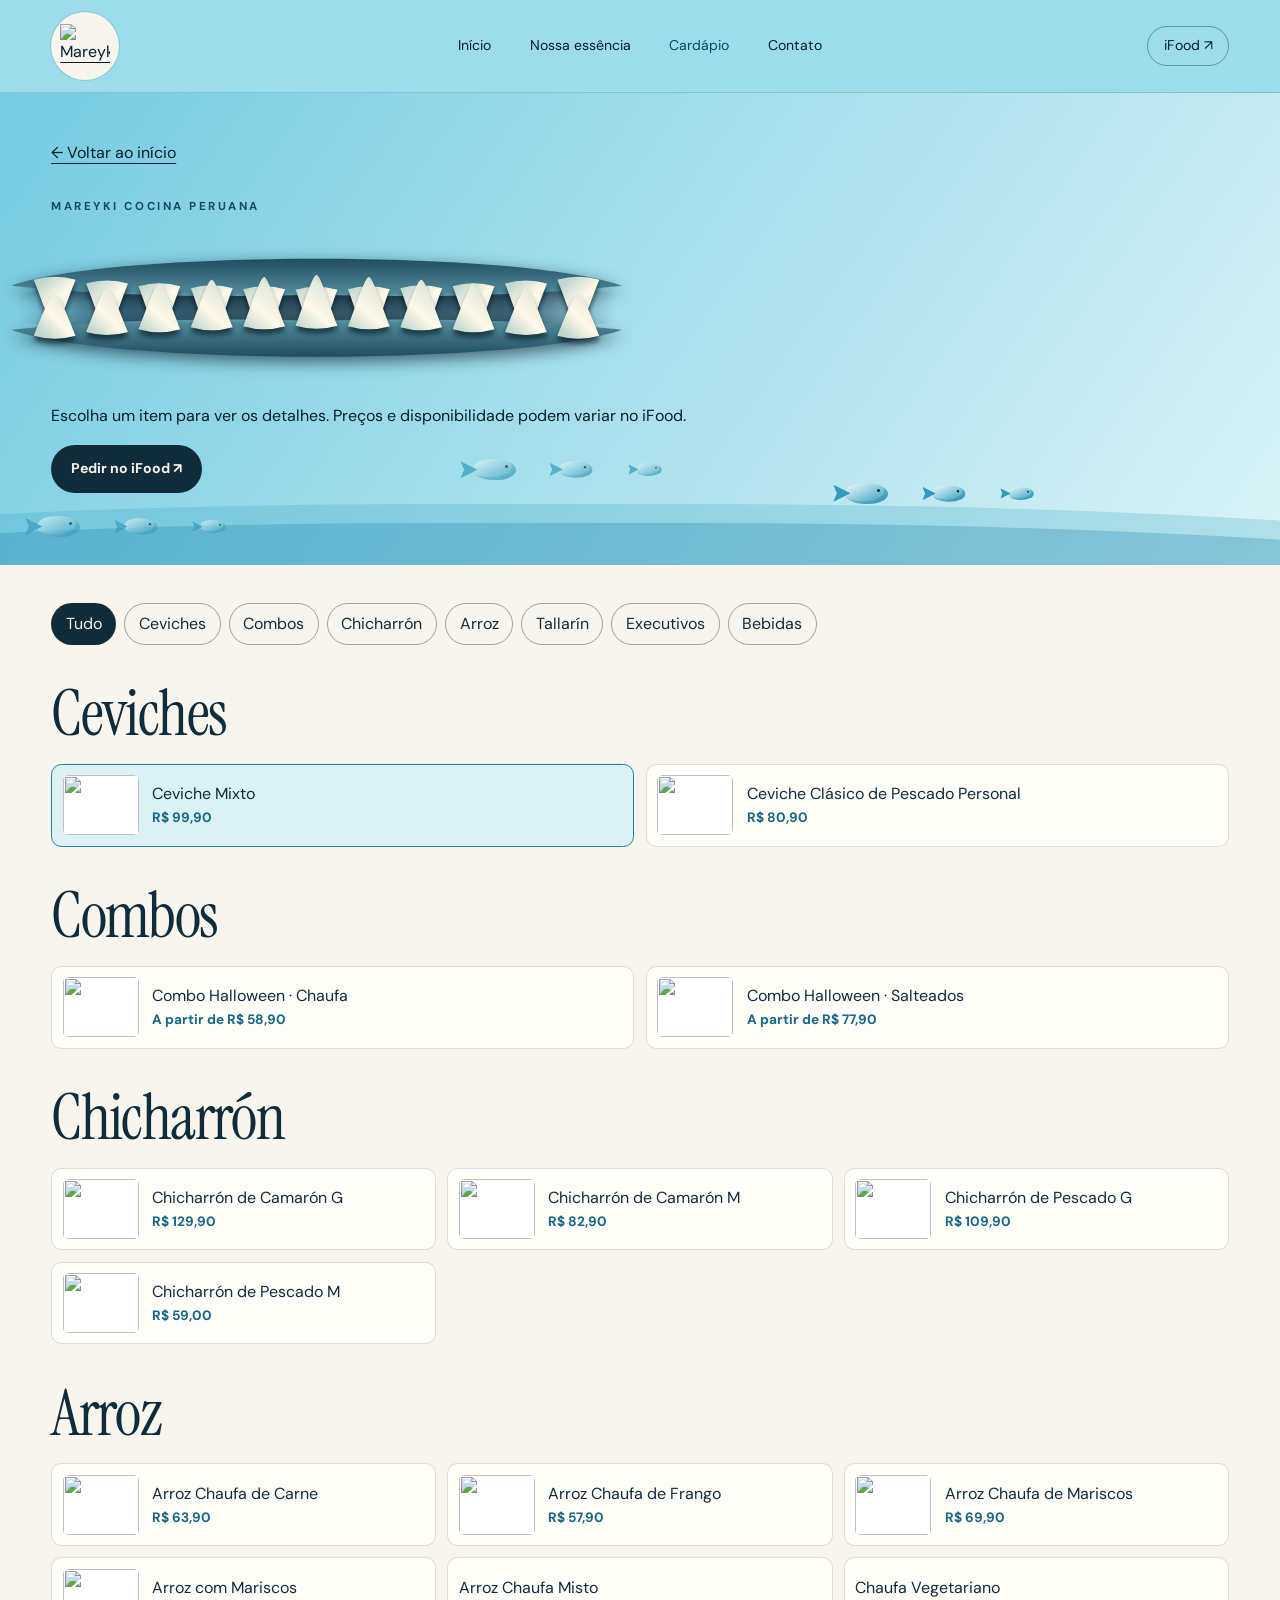
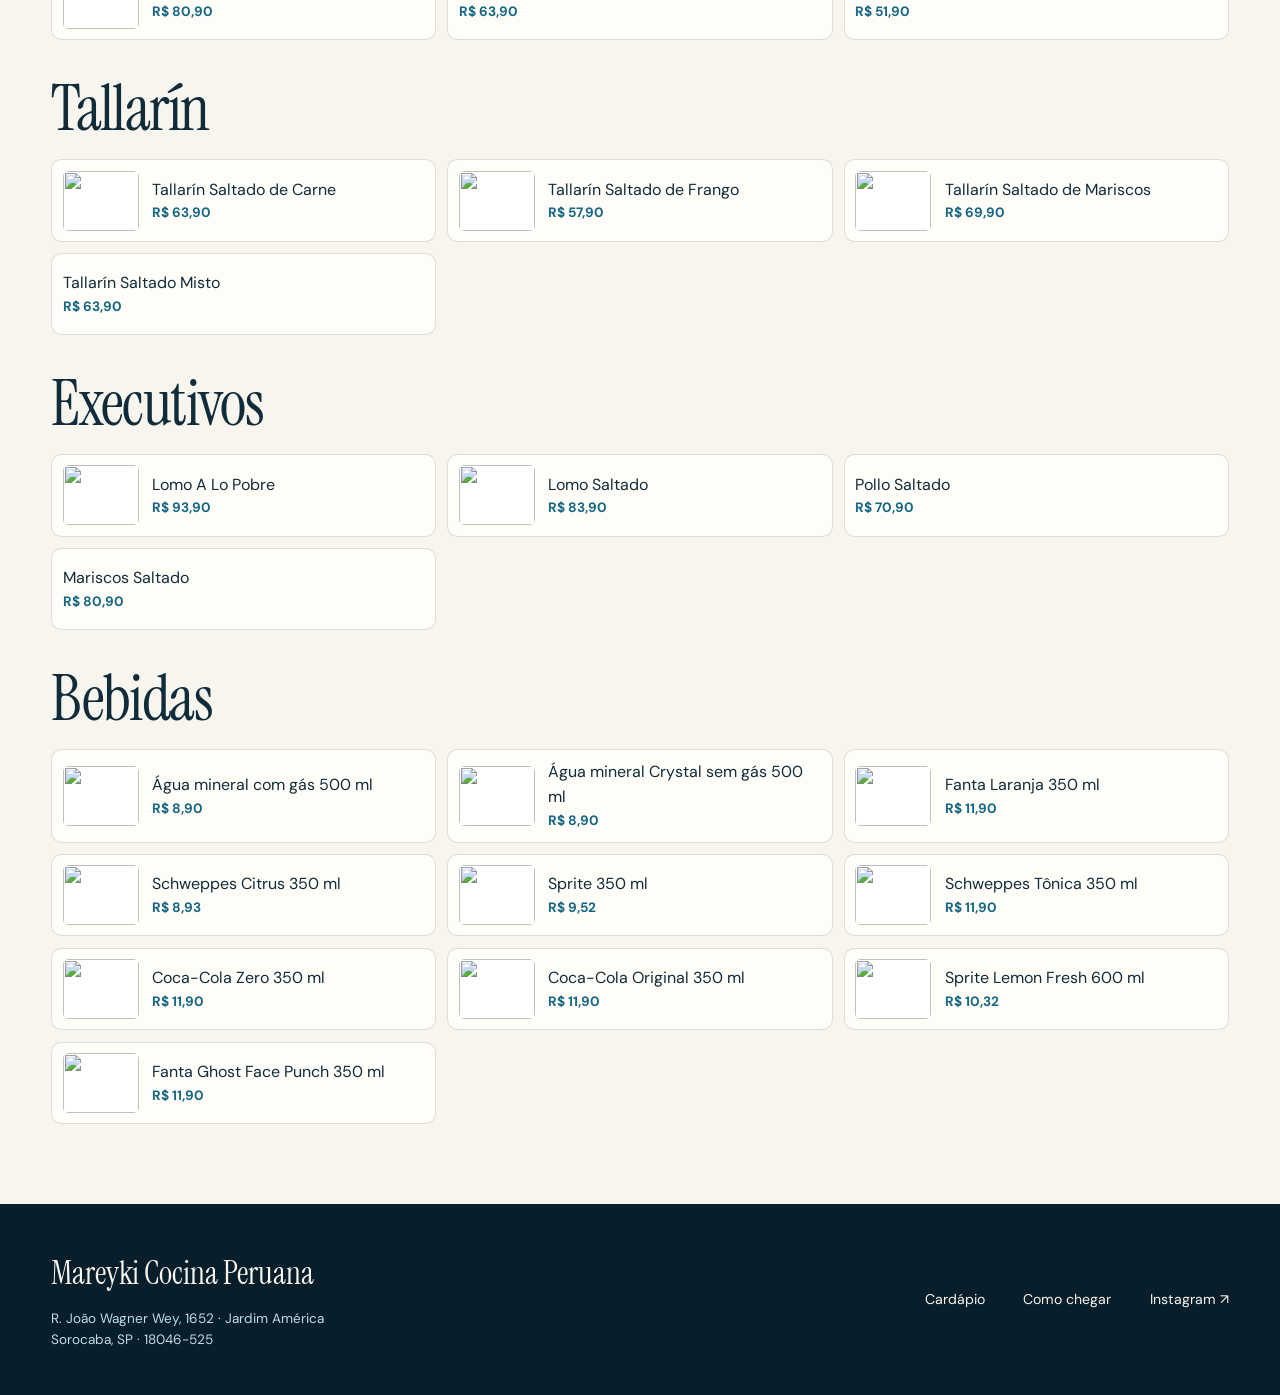
==== cardapio.html @ 72070044 "Add files via upload" ====
<!doctype html>
<html lang="pt-BR">
  <head>
    <meta charset="utf-8" />
    <meta name="viewport" content="width=device-width,initial-scale=1" />
    <title>Cardápio · Mareyki</title>
    <link rel="stylesheet" href="style.css" />
    <script src="script.js" defer></script>
    <script src="cardapio-animation.js" defer></script>
  </head>
  <body>
    <a class="skip" href="#conteudo">Pular para o conteúdo</a>
    <header class="header">
      <a class="brand" href="index.html" aria-label="Mareyki, início"
        ><img
          src="https://mmnhykjclvgcdhcwdddx.supabase.co/storage/v1/object/public/MERAYKI%20SITE/marca.webp"
          alt="Mareyki Cocina Peruana"
          width="369"
          height="333" /></a
      ><button
        class="nav-toggle"
        type="button"
        aria-expanded="false"
        aria-controls="navegacao"
        hidden
      >
        Menu ☰
      </button>
      <nav id="navegacao" aria-label="Navegação principal">
        <a href="index.html">Início</a
        ><a href="index.html#essencia">Nossa essência</a
        ><a href="cardapio.html" aria-current="page">Cardápio</a
        ><a href="index.html#contato">Contato</a>
      </nav>
      <a
        class="header-delivery"
        href="https://www.ifood.com.br/delivery/sorocaba-sp/mareyki-cocina-peruana-jardim-america/1b4f0615-d231-4bf4-acd9-18a382910767"
        target="_blank"
        rel="noopener noreferrer"
        >iFood ↗</a
      >
    </header>
    <main id="conteudo">
      <section class="menu-hero">
        <div class="menu-sea" aria-hidden="true">
          <div class="menu-wave"></div>
          <div class="menu-wave"></div>
          <div class="menu-fish school-0"><i></i><i></i><i></i></div>
          <div class="menu-fish school-1"><i></i><i></i><i></i></div>
          <div class="menu-fish school-2"><i></i><i></i><i></i></div>
        </div>
        <div class="wrap">
          <a href="index.html">← Voltar ao início</a>
          <p class="eyebrow">Mareyki Cocina Peruana</p>
          <h1 id="mareyki-teeth" aria-label="Cardápio">
            <span class="teeth-title-text" aria-hidden="true">Cardápio.</span
            ><canvas aria-hidden="true"></canvas>
          </h1>
          <p>
            Escolha um item para ver os detalhes. Preços e disponibilidade podem
            variar no iFood.
          </p>
          <a
            class="button dark"
            href="https://www.ifood.com.br/delivery/sorocaba-sp/mareyki-cocina-peruana-jardim-america/1b4f0615-d231-4bf4-acd9-18a382910767"
            target="_blank"
            rel="noopener noreferrer"
            >Pedir no iFood ↗</a
          >
        </div>
      </section>
      <div class="wrap menu-catalog">
        <div class="filters" role="group" aria-label="Categorias">
          <button type="button" data-menu-filter="Tudo" aria-pressed="true">
            Tudo</button
          ><button
            type="button"
            data-menu-filter="Ceviches"
            aria-pressed="false"
          >
            Ceviches</button
          ><button type="button" data-menu-filter="Combos" aria-pressed="false">
            Combos</button
          ><button
            type="button"
            data-menu-filter="Chicharrón"
            aria-pressed="false"
          >
            Chicharrón</button
          ><button type="button" data-menu-filter="Arroz" aria-pressed="false">
            Arroz</button
          ><button
            type="button"
            data-menu-filter="Tallarín"
            aria-pressed="false"
          >
            Tallarín</button
          ><button
            type="button"
            data-menu-filter="Executivos"
            aria-pressed="false"
          >
            Executivos</button
          ><button
            type="button"
            data-menu-filter="Bebidas"
            aria-pressed="false"
          >
            Bebidas
          </button>
        </div>
        <dialog class="dish-stage" id="prato" aria-labelledby="dish-name">
          <form method="dialog">
            <button class="dish-close" autofocus aria-label="Fechar detalhes">
              ×
            </button>
          </form>
          <div class="dish-detail">
            <div class="dish-visual">
              <img
                src="https://mmnhykjclvgcdhcwdddx.supabase.co/storage/v1/object/public/MERAYKI%20SITE/0.webp"
                alt="Ceviche Mixto"
              />
            </div>
            <div class="dish-copy">
              <p class="eyebrow">Detalhes do cardápio</p>
              <h2 id="dish-name">Ceviche Mixto</h2>
              <p class="dish-description">
                Peixe fresco do dia, camarão e lula marinados em limão, pimenta
                e coentro, com milho tostado.
              </p>
              <strong class="dish-price">R$ 99,90</strong>
              <p>
                <a
                  class="button"
                  href="https://www.ifood.com.br/delivery/sorocaba-sp/mareyki-cocina-peruana-jardim-america/1b4f0615-d231-4bf4-acd9-18a382910767"
                  target="_blank"
                  rel="noopener noreferrer"
                  >Ver no iFood ↗</a
                >
              </p>
            </div>
          </div>
          <div class="dish-controls">
            <button type="button" data-step="-1" aria-label="Item anterior">
              ←</button
            ><span class="dish-count" aria-live="polite"></span
            ><button type="button" data-step="1" aria-label="Próximo item">
              →
            </button>
          </div>
        </dialog>
        <section data-menu-category="Ceviches">
          <h2>Ceviches</h2>
          <div class="dish-list">
            <button
              class="dish-choice"
              type="button"
              aria-haspopup="dialog"
              aria-controls="prato"
              aria-pressed="false"
              data-image="https://mmnhykjclvgcdhcwdddx.supabase.co/storage/v1/object/public/MERAYKI%20SITE/0.webp"
              data-description="Peixe fresco do dia, camarão e lula marinados em limão, pimenta e coentro, com milho tostado."
            >
              <img
                src="https://mmnhykjclvgcdhcwdddx.supabase.co/storage/v1/object/public/MERAYKI%20SITE/0.webp"
                alt=""
                loading="lazy"
              /><span>Ceviche Mixto<strong>R$ 99,90</strong></span></button
            ><button
              class="dish-choice"
              type="button"
              aria-haspopup="dialog"
              aria-controls="prato"
              aria-pressed="false"
              data-image="https://mmnhykjclvgcdhcwdddx.supabase.co/storage/v1/object/public/MERAYKI%20SITE/1.webp"
              data-description="Peixe fresco do dia marinado em limão, pimenta e coentro, com milho tostado."
            >
              <img
                src="https://mmnhykjclvgcdhcwdddx.supabase.co/storage/v1/object/public/MERAYKI%20SITE/1.webp"
                alt=""
                loading="lazy"
              /><span
                >Ceviche Clásico de Pescado Personal<strong
                  >R$ 80,90</strong
                ></span
              >
            </button>
          </div>
        </section>
        <section data-menu-category="Combos">
          <h2>Combos</h2>
          <div class="dish-list">
            <button
              class="dish-choice"
              type="button"
              aria-haspopup="dialog"
              aria-controls="prato"
              aria-pressed="false"
              data-image="https://mmnhykjclvgcdhcwdddx.supabase.co/storage/v1/object/public/MERAYKI%20SITE/2.webp"
              data-description="Fanta 350 ml à escolha e copo colecionável de brinde. Consulte disponibilidade."
            >
              <img
                src="https://mmnhykjclvgcdhcwdddx.supabase.co/storage/v1/object/public/MERAYKI%20SITE/2.webp"
                alt=""
                loading="lazy"
              /><span
                >Combo Halloween · Chaufa<strong
                  >A partir de R$ 58,90</strong
                ></span
              ></button
            ><button
              class="dish-choice"
              type="button"
              aria-haspopup="dialog"
              aria-controls="prato"
              aria-pressed="false"
              data-image="https://mmnhykjclvgcdhcwdddx.supabase.co/storage/v1/object/public/MERAYKI%20SITE/3.webp"
              data-description="Fanta 350 ml à escolha e copo colecionável de brinde. Consulte disponibilidade."
            >
              <img
                src="https://mmnhykjclvgcdhcwdddx.supabase.co/storage/v1/object/public/MERAYKI%20SITE/3.webp"
                alt=""
                loading="lazy"
              /><span
                >Combo Halloween · Salteados<strong
                  >A partir de R$ 77,90</strong
                ></span
              >
            </button>
          </div>
        </section>
        <section data-menu-category="Chicharrón">
          <h2>Chicharrón</h2>
          <div class="dish-list">
            <button
              class="dish-choice"
              type="button"
              aria-haspopup="dialog"
              aria-controls="prato"
              aria-pressed="false"
              data-image="https://mmnhykjclvgcdhcwdddx.supabase.co/storage/v1/object/public/MERAYKI%20SITE/4.webp"
              data-description="Camarão frito com molho da casa."
            >
              <img
                src="https://mmnhykjclvgcdhcwdddx.supabase.co/storage/v1/object/public/MERAYKI%20SITE/4.webp"
                alt=""
                loading="lazy"
              /><span
                >Chicharrón de Camarón G<strong>R$ 129,90</strong></span
              ></button
            ><button
              class="dish-choice"
              type="button"
              aria-haspopup="dialog"
              aria-controls="prato"
              aria-pressed="false"
              data-image="https://mmnhykjclvgcdhcwdddx.supabase.co/storage/v1/object/public/MERAYKI%20SITE/5.webp"
              data-description="Camarão frito com molho da casa."
            >
              <img
                src="https://mmnhykjclvgcdhcwdddx.supabase.co/storage/v1/object/public/MERAYKI%20SITE/5.webp"
                alt=""
                loading="lazy"
              /><span
                >Chicharrón de Camarón M<strong>R$ 82,90</strong></span
              ></button
            ><button
              class="dish-choice"
              type="button"
              aria-haspopup="dialog"
              aria-controls="prato"
              aria-pressed="false"
              data-image="https://mmnhykjclvgcdhcwdddx.supabase.co/storage/v1/object/public/MERAYKI%20SITE/6.webp"
              data-description="Peixe fresco do dia frito com molho da casa."
            >
              <img
                src="https://mmnhykjclvgcdhcwdddx.supabase.co/storage/v1/object/public/MERAYKI%20SITE/6.webp"
                alt=""
                loading="lazy"
              /><span
                >Chicharrón de Pescado G<strong>R$ 109,90</strong></span
              ></button
            ><button
              class="dish-choice"
              type="button"
              aria-haspopup="dialog"
              aria-controls="prato"
              aria-pressed="false"
              data-image="https://mmnhykjclvgcdhcwdddx.supabase.co/storage/v1/object/public/MERAYKI%20SITE/7.webp"
              data-description="Peixe fresco do dia frito com molho da casa."
            >
              <img
                src="https://mmnhykjclvgcdhcwdddx.supabase.co/storage/v1/object/public/MERAYKI%20SITE/7.webp"
                alt=""
                loading="lazy"
              /><span>Chicharrón de Pescado M<strong>R$ 59,00</strong></span>
            </button>
          </div>
        </section>
        <section data-menu-category="Arroz">
          <h2>Arroz</h2>
          <div class="dish-list">
            <button
              class="dish-choice"
              type="button"
              aria-haspopup="dialog"
              aria-controls="prato"
              aria-pressed="false"
              data-image="https://mmnhykjclvgcdhcwdddx.supabase.co/storage/v1/object/public/MERAYKI%20SITE/8.webp"
              data-description=""
            >
              <img
                src="https://mmnhykjclvgcdhcwdddx.supabase.co/storage/v1/object/public/MERAYKI%20SITE/8.webp"
                alt=""
                loading="lazy"
              /><span
                >Arroz Chaufa de Carne<strong>R$ 63,90</strong></span
              ></button
            ><button
              class="dish-choice"
              type="button"
              aria-haspopup="dialog"
              aria-controls="prato"
              aria-pressed="false"
              data-image="https://mmnhykjclvgcdhcwdddx.supabase.co/storage/v1/object/public/MERAYKI%20SITE/9.webp"
              data-description=""
            >
              <img
                src="https://mmnhykjclvgcdhcwdddx.supabase.co/storage/v1/object/public/MERAYKI%20SITE/9.webp"
                alt=""
                loading="lazy"
              /><span
                >Arroz Chaufa de Frango<strong>R$ 57,90</strong></span
              ></button
            ><button
              class="dish-choice"
              type="button"
              aria-haspopup="dialog"
              aria-controls="prato"
              aria-pressed="false"
              data-image="https://mmnhykjclvgcdhcwdddx.supabase.co/storage/v1/object/public/MERAYKI%20SITE/10.webp"
              data-description=""
            >
              <img
                src="https://mmnhykjclvgcdhcwdddx.supabase.co/storage/v1/object/public/MERAYKI%20SITE/10.webp"
                alt=""
                loading="lazy"
              /><span
                >Arroz Chaufa de Mariscos<strong>R$ 69,90</strong></span
              ></button
            ><button
              class="dish-choice"
              type="button"
              aria-haspopup="dialog"
              aria-controls="prato"
              aria-pressed="false"
              data-image="https://mmnhykjclvgcdhcwdddx.supabase.co/storage/v1/object/public/MERAYKI%20SITE/11.webp"
              data-description="Arroz cremoso com frutos do mar, cebola crocante, coentro, páprica, ervilhas e um toque de leite de tigre, acompanhado de salada."
            >
              <img
                src="https://mmnhykjclvgcdhcwdddx.supabase.co/storage/v1/object/public/MERAYKI%20SITE/11.webp"
                alt=""
                loading="lazy"
              /><span>Arroz com Mariscos<strong>R$ 80,90</strong></span></button
            ><button
              class="dish-choice"
              type="button"
              aria-haspopup="dialog"
              aria-controls="prato"
              aria-pressed="false"
              data-image=""
              data-description=""
            >
              <span>Arroz Chaufa Misto<strong>R$ 63,90</strong></span></button
            ><button
              class="dish-choice"
              type="button"
              aria-haspopup="dialog"
              aria-controls="prato"
              aria-pressed="false"
              data-image=""
              data-description=""
            >
              <span>Chaufa Vegetariano<strong>R$ 51,90</strong></span>
            </button>
          </div>
        </section>
        <section data-menu-category="Tallarín">
          <h2>Tallarín</h2>
          <div class="dish-list">
            <button
              class="dish-choice"
              type="button"
              aria-haspopup="dialog"
              aria-controls="prato"
              aria-pressed="false"
              data-image="https://mmnhykjclvgcdhcwdddx.supabase.co/storage/v1/object/public/MERAYKI%20SITE/14.webp"
              data-description="Macarrão com carne ao molho de soja, com pimentão, cebolinha e tomate."
            >
              <img
                src="https://mmnhykjclvgcdhcwdddx.supabase.co/storage/v1/object/public/MERAYKI%20SITE/14.webp"
                alt=""
                loading="lazy"
              /><span
                >Tallarín Saltado de Carne<strong>R$ 63,90</strong></span
              ></button
            ><button
              class="dish-choice"
              type="button"
              aria-haspopup="dialog"
              aria-controls="prato"
              aria-pressed="false"
              data-image="https://mmnhykjclvgcdhcwdddx.supabase.co/storage/v1/object/public/MERAYKI%20SITE/15.webp"
              data-description="Macarrão com frango ao molho de soja, com pimentão, cebolinha e tomate."
            >
              <img
                src="https://mmnhykjclvgcdhcwdddx.supabase.co/storage/v1/object/public/MERAYKI%20SITE/15.webp"
                alt=""
                loading="lazy"
              /><span
                >Tallarín Saltado de Frango<strong>R$ 57,90</strong></span
              ></button
            ><button
              class="dish-choice"
              type="button"
              aria-haspopup="dialog"
              aria-controls="prato"
              aria-pressed="false"
              data-image="https://mmnhykjclvgcdhcwdddx.supabase.co/storage/v1/object/public/MERAYKI%20SITE/16.webp"
              data-description="Macarrão com frutos do mar ao molho de soja, com pimentão, cebolinha e tomate."
            >
              <img
                src="https://mmnhykjclvgcdhcwdddx.supabase.co/storage/v1/object/public/MERAYKI%20SITE/16.webp"
                alt=""
                loading="lazy"
              /><span
                >Tallarín Saltado de Mariscos<strong>R$ 69,90</strong></span
              ></button
            ><button
              class="dish-choice"
              type="button"
              aria-haspopup="dialog"
              aria-controls="prato"
              aria-pressed="false"
              data-image=""
              data-description="Macarrão com carne e frango ao molho de soja, com pimentão, cebolinha e tomate."
            >
              <span>Tallarín Saltado Misto<strong>R$ 63,90</strong></span>
            </button>
          </div>
        </section>
        <section data-menu-category="Executivos">
          <h2>Executivos</h2>
          <div class="dish-list">
            <button
              class="dish-choice"
              type="button"
              aria-haspopup="dialog"
              aria-controls="prato"
              aria-pressed="false"
              data-image="https://mmnhykjclvgcdhcwdddx.supabase.co/storage/v1/object/public/MERAYKI%20SITE/18.webp"
              data-description="Filé mignon salteado com cebola e tomate, acompanhado de arroz, batata, ovo frito e banana."
            >
              <img
                src="https://mmnhykjclvgcdhcwdddx.supabase.co/storage/v1/object/public/MERAYKI%20SITE/18.webp"
                alt=""
                loading="lazy"
              /><span>Lomo A Lo Pobre<strong>R$ 93,90</strong></span></button
            ><button
              class="dish-choice"
              type="button"
              aria-haspopup="dialog"
              aria-controls="prato"
              aria-pressed="false"
              data-image="https://mmnhykjclvgcdhcwdddx.supabase.co/storage/v1/object/public/MERAYKI%20SITE/19.webp"
              data-description="Filé mignon salteado na wok com cebola e tomate, acompanhado de batatas douradas."
            >
              <img
                src="https://mmnhykjclvgcdhcwdddx.supabase.co/storage/v1/object/public/MERAYKI%20SITE/19.webp"
                alt=""
                loading="lazy"
              /><span>Lomo Saltado<strong>R$ 83,90</strong></span></button
            ><button
              class="dish-choice"
              type="button"
              aria-haspopup="dialog"
              aria-controls="prato"
              aria-pressed="false"
              data-image=""
              data-description=""
            >
              <span>Pollo Saltado<strong>R$ 70,90</strong></span></button
            ><button
              class="dish-choice"
              type="button"
              aria-haspopup="dialog"
              aria-controls="prato"
              aria-pressed="false"
              data-image=""
              data-description=""
            >
              <span>Mariscos Saltado<strong>R$ 80,90</strong></span>
            </button>
          </div>
        </section>
        <section data-menu-category="Bebidas">
          <h2>Bebidas</h2>
          <div class="dish-list">
            <button
              class="dish-choice"
              type="button"
              aria-haspopup="dialog"
              aria-controls="prato"
              aria-pressed="false"
              data-image="https://mmnhykjclvgcdhcwdddx.supabase.co/storage/v1/object/public/MERAYKI%20SITE/22.webp"
              data-description=""
            >
              <img
                src="https://mmnhykjclvgcdhcwdddx.supabase.co/storage/v1/object/public/MERAYKI%20SITE/22.webp"
                alt=""
                loading="lazy"
              /><span
                >Água mineral com gás 500 ml<strong>R$ 8,90</strong></span
              ></button
            ><button
              class="dish-choice"
              type="button"
              aria-haspopup="dialog"
              aria-controls="prato"
              aria-pressed="false"
              data-image="https://mmnhykjclvgcdhcwdddx.supabase.co/storage/v1/object/public/MERAYKI%20SITE/23.webp"
              data-description=""
            >
              <img
                src="https://mmnhykjclvgcdhcwdddx.supabase.co/storage/v1/object/public/MERAYKI%20SITE/23.webp"
                alt=""
                loading="lazy"
              /><span
                >Água mineral Crystal sem gás 500 ml<strong
                  >R$ 8,90</strong
                ></span
              ></button
            ><button
              class="dish-choice"
              type="button"
              aria-haspopup="dialog"
              aria-controls="prato"
              aria-pressed="false"
              data-image="https://mmnhykjclvgcdhcwdddx.supabase.co/storage/v1/object/public/MERAYKI%20SITE/24.webp"
              data-description=""
            >
              <img
                src="https://mmnhykjclvgcdhcwdddx.supabase.co/storage/v1/object/public/MERAYKI%20SITE/24.webp"
                alt=""
                loading="lazy"
              /><span
                >Fanta Laranja 350 ml<strong>R$ 11,90</strong></span
              ></button
            ><button
              class="dish-choice"
              type="button"
              aria-haspopup="dialog"
              aria-controls="prato"
              aria-pressed="false"
              data-image="https://mmnhykjclvgcdhcwdddx.supabase.co/storage/v1/object/public/MERAYKI%20SITE/25.webp"
              data-description=""
            >
              <img
                src="https://mmnhykjclvgcdhcwdddx.supabase.co/storage/v1/object/public/MERAYKI%20SITE/25.webp"
                alt=""
                loading="lazy"
              /><span
                >Schweppes Citrus 350 ml<strong>R$ 8,93</strong></span
              ></button
            ><button
              class="dish-choice"
              type="button"
              aria-haspopup="dialog"
              aria-controls="prato"
              aria-pressed="false"
              data-image="https://mmnhykjclvgcdhcwdddx.supabase.co/storage/v1/object/public/MERAYKI%20SITE/26.webp"
              data-description=""
            >
              <img
                src="https://mmnhykjclvgcdhcwdddx.supabase.co/storage/v1/object/public/MERAYKI%20SITE/26.webp"
                alt=""
                loading="lazy"
              /><span>Sprite 350 ml<strong>R$ 9,52</strong></span></button
            ><button
              class="dish-choice"
              type="button"
              aria-haspopup="dialog"
              aria-controls="prato"
              aria-pressed="false"
              data-image="https://mmnhykjclvgcdhcwdddx.supabase.co/storage/v1/object/public/MERAYKI%20SITE/27.webp"
              data-description=""
            >
              <img
                src="https://mmnhykjclvgcdhcwdddx.supabase.co/storage/v1/object/public/MERAYKI%20SITE/27.webp"
                alt=""
                loading="lazy"
              /><span
                >Schweppes Tônica 350 ml<strong>R$ 11,90</strong></span
              ></button
            ><button
              class="dish-choice"
              type="button"
              aria-haspopup="dialog"
              aria-controls="prato"
              aria-pressed="false"
              data-image="https://mmnhykjclvgcdhcwdddx.supabase.co/storage/v1/object/public/MERAYKI%20SITE/28.webp"
              data-description=""
            >
              <img
                src="https://mmnhykjclvgcdhcwdddx.supabase.co/storage/v1/object/public/MERAYKI%20SITE/28.webp"
                alt=""
                loading="lazy"
              /><span
                >Coca-Cola Zero 350 ml<strong>R$ 11,90</strong></span
              ></button
            ><button
              class="dish-choice"
              type="button"
              aria-haspopup="dialog"
              aria-controls="prato"
              aria-pressed="false"
              data-image="https://mmnhykjclvgcdhcwdddx.supabase.co/storage/v1/object/public/MERAYKI%20SITE/29.webp"
              data-description=""
            >
              <img
                src="https://mmnhykjclvgcdhcwdddx.supabase.co/storage/v1/object/public/MERAYKI%20SITE/29.webp"
                alt=""
                loading="lazy"
              /><span
                >Coca-Cola Original 350 ml<strong>R$ 11,90</strong></span
              ></button
            ><button
              class="dish-choice"
              type="button"
              aria-haspopup="dialog"
              aria-controls="prato"
              aria-pressed="false"
              data-image="https://mmnhykjclvgcdhcwdddx.supabase.co/storage/v1/object/public/MERAYKI%20SITE/30.webp"
              data-description=""
            >
              <img
                src="https://mmnhykjclvgcdhcwdddx.supabase.co/storage/v1/object/public/MERAYKI%20SITE/30.webp"
                alt=""
                loading="lazy"
              /><span
                >Sprite Lemon Fresh 600 ml<strong>R$ 10,32</strong></span
              ></button
            ><button
              class="dish-choice"
              type="button"
              aria-haspopup="dialog"
              aria-controls="prato"
              aria-pressed="false"
              data-image="https://mmnhykjclvgcdhcwdddx.supabase.co/storage/v1/object/public/MERAYKI%20SITE/31.webp"
              data-description=""
            >
              <img
                src="https://mmnhykjclvgcdhcwdddx.supabase.co/storage/v1/object/public/MERAYKI%20SITE/31.webp"
                alt=""
                loading="lazy"
              /><span
                >Fanta Ghost Face Punch 350 ml<strong>R$ 11,90</strong></span
              >
            </button>
          </div>
        </section>
      </div>
    </main>
    <footer class="restaurant-footer">
      <div class="wrap footer-row">
        <div>
          <a class="footer-brand" href="index.html">Mareyki Cocina Peruana</a>
          <address>
            R. João Wagner Wey, 1652 · Jardim América<br />Sorocaba, SP ·
            18046-525
          </address>
        </div>
        <nav aria-label="Rodapé">
          <a href="cardapio.html">Cardápio</a
          ><a href="index.html#contato">Como chegar</a
          ><a
            href="https://www.instagram.com/mareykicocinaperuana/"
            target="_blank"
            rel="noopener noreferrer"
            >Instagram ↗</a
          >
        </nav>
      </div>
    </footer>
  </body>
</html>
---- style.css ----
@import url("https://fonts.googleapis.com/css2?family=DM+Sans:wght@400;500;600;700&family=Instrument+Serif:ital@0;1&display=swap");
:root {
  --deep: #081e2a;
  --navy: #102c3b;
  --blue: #1599c4;
  --aqua: #75cbe2;
  --sand: #f7f5ee;
  --ink: #102c3b;
  --display: "Instrument Serif", Georgia, serif;
  --sans: "DM Sans", system-ui, sans-serif;
}
*,
*::before,
*::after {
  box-sizing: border-box;
}
html {
  scroll-behavior: smooth;
}
body {
  margin: 0;
  background: var(--sand);
  color: var(--ink);
  font-family: var(--sans);
  line-height: 1.55;
}
a {
  color: inherit;
  text-underline-offset: 0.3em;
}
button {
  font: inherit;
  cursor: pointer;
}
img {
  display: block;
  max-width: 100%;
}
[hidden] {
  display: none !important;
}
:focus-visible {
  outline: 3px solid #1599c4;
  outline-offset: 5px;
}
.skip {
  position: absolute;
  top: 1rem;
  left: 1rem;
  padding: 0.8rem;
  background: var(--sand);
  z-index: 20;
  transform: translateY(-200%);
}
.skip:focus {
  transform: none;
}
.wrap {
  width: min(1180px, calc(100% - 8vw));
  margin: auto;
}
.header {
  min-height: 85px;
  background: var(--deep);
  color: var(--sand);
  display: grid;
  grid-template-columns: 1fr auto 1fr;
  align-items: center;
  padding: 0.75rem 4vw;
  gap: 1.2rem;
  border-bottom: 1px solid #75cbe229;
  position: relative;
  z-index: 3;
}
.brand {
  display: block;
  width: 66px;
  justify-self: start;
}
.brand img {
  width: 100%;
  height: auto;
  border-radius: 5px;
}
.header nav,
footer nav {
  display: flex;
  gap: clamp(0.9rem, 3vw, 2.6rem);
  align-items: center;
}
.header nav a,
footer a,
.header-delivery {
  text-decoration: none;
  font-size: 0.88rem;
}
.header nav a:hover,
footer a:hover,
.header nav a[aria-current] {
  color: var(--aqua);
}
.header-delivery {
  justify-self: end;
  border: 1px solid #75cbe26b;
  border-radius: 999px;
  padding: 0.48rem 0.95rem;
  color: var(--aqua);
}
.header-delivery:hover {
  background: var(--aqua);
  color: var(--deep);
}
.nav-toggle {
  background: none;
  color: inherit;
  border: 1px solid #75cbe26b;
  border-radius: 999px;
  padding: 0.4rem 0.85rem;
}
.hero {
  background: radial-gradient(
    ellipse at 50% 58%,
    #145571 0%,
    var(--navy) 39%,
    var(--deep) 76%
  );
  color: var(--sand);
  overflow: hidden;
  padding: 0 4vw;
}
.hero-stage {
  height: clamp(480px, 71svh, 740px);
  position: relative;
  isolation: isolate;
  text-align: center;
}
.hero-stage::before {
  content: "";
  position: absolute;
  inset: 9% 15% 2%;
  background: repeating-radial-gradient(
    ellipse at center,
    transparent 0 42px,
    #75cbe210 43px 44px,
    transparent 45px 65px
  );
  mask-image: radial-gradient(ellipse, #000, transparent 75%);
  pointer-events: none;
}
.eyebrow {
  font-size: 0.72rem;
  font-weight: 700;
  letter-spacing: 0.22em;
  text-transform: uppercase;
  margin: 0 0 1rem;
}
.hero-kicker {
  position: absolute;
  z-index: 2;
  top: 7%;
  left: 0;
  right: 0;
  color: var(--aqua);
  animation: appear 0.8s both;
}
.hero-kicker span {
  display: inline-block;
  width: 16px;
  border-top: 1px solid;
  margin: 0 0.45em 0.2em;
}
.hero h1 {
  position: absolute;
  top: 16%;
  inset-inline: 0;
  margin: 0;
  font-family: var(--display);
  font-weight: 400;
  letter-spacing: -0.035em;
  font-size: clamp(6rem, 12.2vw, 12.2rem);
  line-height: 0.76;
  animation: appear 0.95s both;
}
.hero h1 em {
  color: var(--aqua);
  font-weight: 400;
}
.hero-dish {
  position: absolute;
  z-index: 1;
  width: clamp(290px, 43vw, 650px);
  max-height: 76%;
  height: auto;
  object-fit: contain;
  left: 50%;
  bottom: -1%;
  transform: translateX(-50%);
  filter: drop-shadow(0 24px 24px #001018b0);
  animation: dish-in 1.2s 0.12s both;
  pointer-events: none;
}
.hero-end {
  display: flex;
  justify-content: center;
  align-items: center;
  position: relative;
  padding: 0 0 2.2rem;
  gap: 1rem;
}
.hero-caption {
  position: absolute;
  left: 0;
  color: #b8d0da;
  font-size: 0.72rem;
}
.button {
  display: inline-flex;
  align-items: center;
  justify-content: center;
  gap: 1.1rem;
  min-height: 48px;
  padding: 0.7rem 1.25rem;
  border-radius: 999px;
  background: var(--aqua);
  color: var(--deep);
  text-decoration: none;
  font-weight: 700;
  font-size: 0.88rem;
  transition:
    background 0.2s,
    transform 0.2s;
}
.button:hover {
  background: #a7e5f4;
  transform: translateY(-2px);
}
.button.dark {
  background: var(--navy);
  color: var(--sand);
}
.button.dark:hover {
  background: #164963;
}
.section {
  padding: clamp(4rem, 9vw, 8rem) 0;
}
.editorial {
  display: grid;
  grid-template-columns: 0.9fr 1.1fr;
  gap: clamp(2rem, 7vw, 7rem);
  align-items: center;
}
h2,
h3,
.menu-hero h1 {
  font-family: var(--display);
  font-weight: 400;
  line-height: 0.98;
  margin: 0 0 0.55em;
}
h2 {
  font-size: clamp(3.2rem, 6.8vw, 6.6rem);
  letter-spacing: -0.025em;
  margin-bottom: 0.28em;
}
h3 {
  font-size: clamp(1.85rem, 3.1vw, 3rem);
  margin: 0.45em 0 0.2em;
}
.copy > p:not(.eyebrow) {
  max-width: 36ch;
}
.note,
small {
  font-size: 0.78rem;
}
.note {
  margin-top: 1.4rem;
  opacity: 0.8;
}
.tour-frame {
  display: grid;
  gap: 0.7rem;
}
.tour-slide {
  margin: 0;
  position: relative;
  overflow: hidden;
  background: var(--navy);
  border-radius: 4px;
}
.tour-slide img {
  width: 100%;
  height: 100%;
  aspect-ratio: 1.35;
  object-fit: cover;
  object-position: center;
}
.tour-slide figcaption {
  position: absolute;
  bottom: 0;
  inset-inline: 0;
  padding: 0.7rem 1rem;
  color: white;
  background: linear-gradient(transparent, #081e2ae6);
  font-size: 0.84rem;
}
.tour.enhanced .tour-slide {
  grid-area: 1/1;
  opacity: 0;
  visibility: hidden;
  transition:
    opacity 0.55s,
    visibility 0.55s;
}
.tour.enhanced .tour-slide.current {
  opacity: 1;
  visibility: visible;
}
.tour.playing .tour-slide.current img {
  animation: pan 6s ease-in-out both;
}
.tour-controls,
.filters {
  display: flex;
  flex-wrap: wrap;
  gap: 0.5rem;
  margin-top: 0.85rem;
}
.tour-controls button,
.filters button {
  border: 1px solid #102c3b65;
  border-radius: 999px;
  background: transparent;
  color: var(--ink);
  padding: 0.48rem 0.85rem;
}
.tour-controls button[aria-pressed="true"],
.filters button[aria-pressed="true"] {
  background: var(--navy);
  color: var(--sand);
}
.flavors {
  background: #d8edf0;
}
.section-head {
  display: flex;
  justify-content: space-between;
  align-items: end;
  gap: 1.5rem;
  margin-bottom: 2rem;
}
.section-head h2 {
  margin-bottom: 0;
}
.text-link {
  font-size: 0.9rem;
  font-weight: 700;
}
.food-grid {
  display: grid;
  grid-template-columns: repeat(3, 1fr);
  gap: clamp(1rem, 2.4vw, 2rem);
}
.food-grid p {
  margin: 0.4em 0;
}
.food-photo {
  aspect-ratio: 1.15;
  overflow: hidden;
  background: #163c49;
  border-radius: 4px;
}
.food-photo img {
  height: 100%;
  width: 100%;
  object-fit: cover;
  transition: transform 0.45s;
}
.food-photo.ceviche img {
  object-fit: contain;
  padding: 5%;
}
.food-grid article:hover img {
  transform: scale(1.045);
}
.menu-strip {
  padding: 3.8rem 0;
  background: var(--aqua);
}
.menu-strip .section-head {
  margin: 0 auto;
}
.menu-strip p:last-child {
  margin-bottom: 0;
}
.delivery {
  padding: clamp(1.5rem, 4vw, 3.5rem);
  background: var(--navy);
  color: var(--sand);
  border-radius: 4px;
}
.delivery .eyebrow {
  color: var(--aqua);
}
.delivery h3 {
  font-size: 4.2rem;
  margin: 0;
}
.delivery p:last-child {
  max-width: 33ch;
}
.social {
  display: flex;
  flex-wrap: wrap;
  gap: 1rem;
  font-size: 0.85rem;
}
footer {
  background: var(--deep);
  color: var(--sand);
  padding: 1.8rem 0;
}
.footer-row {
  display: flex;
  flex-wrap: wrap;
  justify-content: space-between;
  align-items: center;
  gap: 1rem 2rem;
}
.footer-row small {
  color: #bed3db;
}
.menu-hero {
  padding: 3rem 0 4.5rem;
  background: radial-gradient(ellipse at 74% 80%, #17536d, var(--deep) 65%);
  color: var(--sand);
}
.menu-hero .eyebrow {
  margin-top: 2rem;
  color: var(--aqua);
}
.menu-hero h1 {
  font-size: clamp(5rem, 13vw, 10rem);
  margin: 0;
}
.menu-hero p:last-child {
  max-width: 45ch;
}
.menu-body {
  padding-top: 2.5rem;
}
.menu-groups {
  display: grid;
  grid-template-columns: repeat(2, 1fr);
  gap: 1.2rem;
  margin-top: 1.6rem;
  align-items: start;
}
.menu-groups section {
  background: #fffdf8;
  border: 1px solid #102c3b24;
  padding: clamp(1rem, 3vw, 2rem);
  border-radius: 5px;
}
.menu-groups h2 {
  font-size: clamp(2.2rem, 4.5vw, 3.65rem);
}
.menu-groups ul {
  list-style: none;
  padding: 0;
  margin: 0.9rem 0 0;
}
.menu-groups li {
  display: flex;
  justify-content: space-between;
  gap: 0.85rem;
  border-top: 1px solid #102c3b22;
  padding: 0.75rem 0;
}
.menu-groups strong {
  white-space: nowrap;
}
.reveal-pending {
  opacity: 0;
  transform: translateY(16px);
}
[data-reveal] {
  transition:
    opacity 0.65s,
    transform 0.65s;
}
@keyframes appear {
  from {
    opacity: 0;
    transform: translateY(10px);
  }
  to {
    opacity: 1;
    transform: none;
  }
}
@keyframes dish-in {
  from {
    opacity: 0;
    transform: translate(-50%, 24px) scale(0.96);
  }
  to {
    opacity: 1;
    transform: translateX(-50%) scale(1);
  }
}
@keyframes pan {
  0%,
  100% {
    transform: scale(1);
  }
  50% {
    transform: scale(1.07) translateX(1%);
  }
}
@media (max-width: 760px) {
  .header {
    grid-template-columns: 1fr auto auto;
    gap: 0.55rem;
    min-height: 72px;
  }
  .header .brand {
    width: 53px;
  }
  .header nav {
    grid-column: 1/-1;
    grid-row: 2;
    justify-content: flex-start;
    flex-wrap: wrap;
    gap: 0.7rem 1.4rem;
    padding: 0.6rem 0;
  }
  .header.enhanced nav:not(.open) {
    display: none;
  }
  .header-delivery {
    grid-row: 1;
    grid-column: 3;
  }
  .hero-stage {
    height: clamp(420px, 63svh, 590px);
  }
  .hero h1 {
    top: 19%;
    font-size: clamp(4rem, 15vw, 7.1rem);
  }
  .hero-dish {
    width: min(88vw, 470px);
    max-height: 69%;
    bottom: 1%;
  }
  .hero-end {
    flex-direction: column-reverse;
    padding-bottom: 1.4rem;
    gap: 0.75rem;
  }
  .hero-caption {
    position: static;
  }
  .editorial,
  .menu-groups {
    grid-template-columns: 1fr;
  }
  .section-head {
    align-items: start;
    flex-direction: column;
  }
  .food-grid {
    grid-template-columns: 1fr;
  }
  .food-photo {
    aspect-ratio: 1.4;
  }
}
@media (prefers-reduced-motion: reduce) {
  *,
  *::before,
  *::after {
    scroll-behavior: auto !important;
    animation: none !important;
    transition: none !important;
  }
  .reveal-pending {
    opacity: 1;
    transform: none;
  }
}

/* Azul da fachada e movimento da abertura */
.header {
  background: #9cdceb;
  color: var(--deep);
  border-color: #102c3b25;
}
.header nav a:hover,
.header nav a[aria-current] {
  color: #074c67;
}
.header-delivery,
.nav-toggle {
  color: var(--deep);
  border-color: #102c3b66;
}
.brand {
  width: 68px;
  aspect-ratio: 1;
  display: grid;
  place-items: center;
  border-radius: 50%;
  background: #f7f5ee;
  box-shadow: 0 0 0 1px #102c3b1f;
}
.brand img {
  width: 73%;
  border-radius: 0;
}
/* A abertura acontece uma vez. O prato permanece visível ao final. */
.hero {
  color: var(--sand);
  background: radial-gradient(
    ellipse at 50% 63%,
    #1785a0 0%,
    #0d506b 38%,
    #092d43 75%
  );
}
.hero-stage {
  height: clamp(465px, 70svh, 720px);
}
.hero-stage::before {
  inset: 24% 8% 0;
  opacity: 0.65;
}
.hero-kicker,
.hero-caption {
  color: #c7edf3;
}
.hero h1 {
  top: 14%;
  z-index: 2;
  line-height: 0.93;
  font-size: clamp(4.2rem, 10.4vw, 10rem);
}
.hero h1 em {
  color: #a0e7f2;
}
.hero-dish {
  bottom: -2%;
  width: clamp(320px, 51vw, 740px);
  max-height: 69%;
  filter: drop-shadow(0 25px 28px #041e2c88);
  animation: ceviche-reveal 1.05s 0.95s cubic-bezier(0.18, 0.72, 0.28, 1) both;
}
.hero-end .button {
  background: var(--aqua);
  color: var(--deep);
}
.hero-end .button:hover {
  background: #b1edf4;
}
.water-scene {
  position: absolute;
  z-index: 3;
  inset: 42% 0 12%;
  pointer-events: none;
}
.fish-school,
.water-ripple,
.water-splash {
  position: absolute;
  left: 50%;
  top: 62%;
}
.fish-school i {
  position: absolute;
  width: 36px;
  height: 16px;
  border-radius: 60% 44% 44% 60%;
  background: linear-gradient(160deg, #e8f9fa, #75cbe2);
  animation: fish-dive 0.96s ease-in both;
}
.fish-school i::before {
  content: "";
  position: absolute;
  right: -10px;
  top: 1px;
  width: 13px;
  height: 14px;
  background: #9cdceb;
  clip-path: polygon(0 50%, 100% 0, 86% 50%, 100% 100%);
}
.fish-school i::after {
  content: "";
  position: absolute;
  top: 5px;
  left: 7px;
  width: 3px;
  height: 3px;
  border-radius: 50%;
  background: #0d506b;
}
.fish-school i:nth-child(1) {
  --start: -114px;
  --end: -35px;
}
.fish-school i:nth-child(2) {
  --start: 53px;
  --end: 8px;
  animation-delay: 0.08s;
}
.fish-school i:nth-child(3) {
  --start: -53px;
  --end: -10px;
  animation-delay: 0.15s;
}
.water-ripple {
  width: min(68vw, 570px);
  height: 110px;
  border: 2px solid #b8f2ff;
  border-radius: 50%;
  box-shadow:
    0 0 0 15px #b8f2ff50,
    inset 0 0 25px #d7faff;
  animation: ripple 1.15s 0.83s ease-out both;
}
.water-splash i {
  position: absolute;
  width: 12px;
  height: 25px;
  border-radius: 70% 70% 65% 65%;
  background: linear-gradient(#efffff, #75cbe2);
  box-shadow: 0 0 14px #b8f2ff77;
  animation: droplet 1s 0.87s ease-out both;
}
.water-splash i:nth-child(1) {
  --x: -155px;
  --y: -66px;
  --r: -55deg;
}
.water-splash i:nth-child(2) {
  --x: -109px;
  --y: -123px;
  --r: -35deg;
}
.water-splash i:nth-child(3) {
  --x: -56px;
  --y: -145px;
  --r: -17deg;
}
.water-splash i:nth-child(4) {
  --x: 5px;
  --y: -157px;
  --r: 8deg;
}
.water-splash i:nth-child(5) {
  --x: 66px;
  --y: -135px;
  --r: 26deg;
}
.water-splash i:nth-child(6) {
  --x: 115px;
  --y: -103px;
  --r: 41deg;
}
.water-splash i:nth-child(7) {
  --x: 148px;
  --y: -59px;
  --r: 58deg;
}
@keyframes fish-dive {
  from {
    opacity: 0;
    transform: translate(var(--start), -145px) rotate(-45deg);
  }
  28% {
    opacity: 1;
  }
  82% {
    opacity: 1;
  }
  to {
    opacity: 0;
    transform: translateX(var(--end)) rotate(-83deg) scale(0.6);
  }
}
@keyframes ripple {
  from {
    opacity: 0;
    transform: translate(-50%, -50%) scale(0.18);
  }
  22% {
    opacity: 1;
  }
  to {
    opacity: 0;
    transform: translate(-50%, -50%) scale(1);
  }
}
@keyframes droplet {
  from {
    opacity: 0;
    transform: scale(0.2);
  }
  14% {
    opacity: 1;
  }
  54% {
    opacity: 1;
    transform: translate(var(--x), var(--y)) rotate(var(--r));
  }
  to {
    opacity: 0;
    transform: translate(var(--x), 24px) rotate(var(--r)) scale(0.42);
  }
}
@keyframes ceviche-reveal {
  from {
    opacity: 0;
    transform: translate(-50%, 45px) scale(0.72);
  }
  to {
    opacity: 1;
    transform: translateX(-50%) scale(1);
  }
}
.menu-hero {
  background: linear-gradient(125deg, #75cbe2, #d9f3f6);
  color: var(--deep);
}
.menu-hero .eyebrow {
  color: #174a60;
}
.menu-photo {
  width: 100%;
  height: auto;
  aspect-ratio: 1.85;
  object-fit: cover;
  object-position: center 55%;
  margin-bottom: 1.35rem;
  border-radius: 4px;
}
@media (max-width: 760px) {
  .hero-stage {
    height: clamp(420px, 64svh, 555px);
  }
  .hero h1 {
    top: 16%;
    font-size: clamp(3.4rem, 13vw, 6.6rem);
  }
  .hero h1 em {
    display: block;
  }
  .hero-dish {
    width: min(97vw, 480px);
    max-height: 60%;
    bottom: 0;
  }
  .water-splash {
    transform: scale(0.75);
  }
}
@media (prefers-reduced-motion: reduce) {
  .water-scene {
    display: none;
  }
}

.menu-catalog {
  padding-block: 1.5rem 5rem;
}
.menu-catalog section {
  margin-top: 2.4rem;
}
.menu-catalog h2 {
  font-size: clamp(2.5rem, 5vw, 4rem);
}
.dish-list {
  display: grid;
  grid-template-columns: repeat(auto-fit, minmax(min(100%, 290px), 1fr));
  gap: 0.7rem;
}
.dish-choice {
  display: flex;
  align-items: center;
  gap: 0.85rem;
  text-align: left;
  padding: 0.65rem;
  background: #fffdf8;
  color: var(--navy);
  border: 1px solid #102c3b25;
  border-radius: 0.65rem;
  min-height: 82px;
}
.dish-choice:hover {
  border-color: var(--blue);
  background: #e8f6f8;
}
.dish-choice img {
  width: 76px;
  height: 60px;
  object-fit: contain;
  border-radius: 0.35rem;
  background: white;
}
.dish-choice strong {
  display: block;
  color: #176785;
  font-size: 0.85rem;
}
.dish-dialog {
  width: min(850px, 92vw);
  max-height: 90dvh;
  padding: 0;
  border: 1px solid #75cbe268;
  border-radius: 1rem;
  background: #082d41;
  color: var(--sand);
  overflow: auto;
}
.dish-dialog::backdrop {
  background: #041722c9;
}
.dish-detail {
  position: relative;
  display: grid;
  grid-template-columns: 1fr 1fr;
  align-items: center;
  min-height: 310px;
  background: radial-gradient(ellipse at 14% 50%, #176785, #082d41 65%);
}
.dish-detail.no-photo {
  grid-template-columns: 1fr;
}
.dish-close {
  position: absolute;
  right: 0.75rem;
  top: 0.75rem;
  z-index: 2;
  width: 42px;
  height: 42px;
  border-radius: 50%;
  background: var(--sand);
  color: var(--deep);
  border: 0;
  font-size: 1.5rem;
}
.dish-visual {
  padding: 1.25rem;
  overflow: hidden;
}
.dish-visual img {
  width: 100%;
  max-height: 325px;
  object-fit: contain;
  border-radius: 0.75rem;
  animation: dish-slide 0.55s cubic-bezier(0.2, 0.7, 0.2, 1) both;
}
.dish-copy {
  padding: 3.5rem 1.5rem 1.5rem;
  animation: dish-copy-in 0.45s 0.15s ease-out both;
}
.dish-copy h2 {
  font-size: clamp(2.2rem, 5vw, 4rem);
}
.dish-copy .eyebrow,
.dish-price {
  color: var(--aqua);
}
@keyframes dish-slide {
  from {
    opacity: 0;
    transform: translateX(-28%) rotate(-8deg) scale(0.88);
  }
  to {
    opacity: 1;
    transform: none;
  }
}
@keyframes dish-copy-in {
  from {
    opacity: 0;
    transform: translateX(20px);
  }
  to {
    opacity: 1;
    transform: none;
  }
}
@media (max-width: 600px) {
  .dish-detail {
    grid-template-columns: 1fr;
  }
  .dish-visual {
    padding: 2.8rem 1rem 0;
  }
  .dish-visual img {
    max-height: 235px;
  }
  .dish-copy {
    padding-top: 1.2rem;
  }
  .no-photo .dish-copy {
    padding-top: 3.5rem;
  }
}

/* Preserve the detail of the source photos in the animated panel. */
.dish-visual img {
  width: auto;
  max-width: 100%;
  height: auto;
  margin-inline: auto;
}

.restaurant-footer {
  padding-block: 2.8rem;
}
.restaurant-footer .footer-brand {
  font-family: var(--display);
  font-size: 2rem;
}
.restaurant-footer address {
  font-style: normal;
  font-size: 0.85rem;
  color: #c2dae4;
  margin-top: 0.55rem;
}
.restaurant-footer nav {
  flex-wrap: wrap;
}
.menu-catalog .filters {
  margin-bottom: 1.4rem;
}
.menu-catalog .dish-stage {
  margin: 0;
  border-radius: 1.15rem;
  overflow: hidden;
  background: #082d41;
  color: var(--sand);
}
.dish-stage .dish-detail {
  background: radial-gradient(ellipse at 23% 45%, #237e93, #082d41 69%);
  min-height: 365px;
}
.dish-stage .dish-visual img,
.dish-stage .dish-copy {
  animation: none;
}
.dish-stage .dish-visual img {
  box-shadow: 0 16px 38px #00152280;
}
.dish-stage .dish-copy {
  padding: 2rem;
}
.dish-controls {
  display: flex;
  justify-content: center;
  align-items: center;
  gap: 1rem;
  padding: 0.9rem;
  border-top: 1px solid #75cbe23d;
  color: var(--aqua);
}
.dish-controls button {
  border: 1px solid #75cbe27a;
  background: transparent;
  color: inherit;
  border-radius: 50%;
  width: 44px;
  height: 44px;
}
.dish-controls button:hover {
  background: var(--aqua);
  color: var(--deep);
}
.dish-choice {
  transition:
    background 0.22s,
    border-color 0.22s,
    transform 0.22s;
}
.dish-choice:hover {
  transform: translateY(-2px);
}
.dish-choice[aria-pressed="true"] {
  background: #dbf1f4;
  border-color: #21819c;
}
.tour-slide img {
  transition: transform 0.6s ease;
}
.tour:not(.playing) .tour-slide:hover img {
  transform: scale(1.035);
}
@media (max-width: 600px) {
  .dish-stage .dish-detail {
    min-height: 0;
  }
  .dish-stage .dish-copy {
    padding: 1.25rem;
  }
}

.menu-catalog dialog.dish-stage {
  position: fixed;
  inset: 0;
  margin: auto;
  width: min(890px, calc(100% - 2rem));
  max-height: calc(100dvh - 2rem);
  padding: 0;
  border: 1px solid #75cbe27a;
  overflow: auto;
  box-shadow: 0 28px 90px #001a2b85;
}
.dish-stage::backdrop {
  background: #041923c9;
  backdrop-filter: blur(6px);
}
.dish-stage[open] {
  animation: detail-open 0.26s ease-out both;
}
.dish-stage .dish-visual {
  display: grid;
  place-items: center;
  padding: 2rem;
}
.dish-stage .dish-visual img {
  aspect-ratio: 1;
  object-fit: cover;
  border-radius: 50%;
  width: min(100%, 310px);
}
.dish-stage .dish-copy {
  padding-top: 3.7rem;
}
.dish-stage .dish-close {
  z-index: 4;
}
body:has(.dish-stage[open]) {
  overflow: hidden;
}
@keyframes detail-open {
  from {
    opacity: 0;
    transform: translateY(12px);
  }
  to {
    opacity: 1;
    transform: none;
  }
}
@media (max-width: 600px) {
  .dish-stage .dish-visual {
    padding: 2.5rem 1rem 0.25rem;
  }
  .dish-stage .dish-visual img {
    width: min(56vw, 220px);
  }
  .dish-stage .dish-copy {
    padding: 1rem 1.25rem;
  }
  .dish-stage .no-photo .dish-copy {
    padding-top: 3.5rem;
  }
}
.dish-stage .dish-visual img {
  aspect-ratio: auto;
  object-fit: contain;
  border-radius: 1rem;
}

/* Ondas e saltos contínuos no cabeçalho do cardápio. */
.menu-hero {
  position: relative;
  overflow: hidden;
  isolation: isolate;
}
.menu-hero > .wrap {
  position: relative;
  z-index: 1;
}
.menu-sea {
  position: absolute;
  inset: 0;
  pointer-events: none;
}
.menu-wave {
  position: absolute;
  left: -50%;
  bottom: -47%;
  width: 200%;
  height: 60%;
  border-radius: 42% 48% 0 0;
  background: #259dbc38;
  animation: menu-tide 8s ease-in-out infinite alternate;
}
.menu-wave:nth-child(2) {
  bottom: -51%;
  background: #157caa45;
  animation: menu-tide 11s ease-in-out -5s infinite alternate-reverse;
}
.menu-fish {
  position: absolute;
  right: 12%;
  bottom: 13%;
  width: min(26vw, 280px);
  height: 150px;
}
.menu-fish i {
  position: absolute;
  bottom: 0;
  left: 0;
  width: 42px;
  height: 21px;
  border-radius: 55% 68% 62% 58%;
  background: linear-gradient(155deg, #f2fcff, #2599ba);
  box-shadow: inset -4px -3px 0 #17678538;
  animation: menu-leap 5.4s ease-in-out infinite;
}
.menu-fish i::before {
  content: "";
  position: absolute;
  left: -13px;
  top: 2px;
  width: 17px;
  height: 17px;
  background: #329cba;
  clip-path: polygon(0 0, 100% 50%, 0 100%, 20% 50%);
}
.menu-fish i::after {
  content: "";
  position: absolute;
  right: 8px;
  top: 6px;
  width: 3px;
  height: 3px;
  border-radius: 50%;
  background: #102c3b;
}
.menu-fish i:nth-child(2) {
  left: 29%;
  animation-delay: -1.8s;
  scale: 0.78;
}
.menu-fish i:nth-child(3) {
  left: 55%;
  animation-delay: -3.6s;
  scale: 0.61;
}
@keyframes menu-tide {
  from {
    transform: translateX(-8%) rotate(-3deg);
  }
  to {
    transform: translateX(8%) rotate(3deg);
  }
}
@keyframes menu-leap {
  0%,
  62%,
  100% {
    opacity: 0;
    transform: translate(0, 13px) rotate(-45deg);
  }
  68% {
    opacity: 1;
    transform: translate(12px, -21px) rotate(-39deg);
  }
  78% {
    opacity: 1;
    transform: translate(43px, -91px) rotate(-9deg);
  }
  86% {
    opacity: 1;
    transform: translate(76px, -69px) rotate(31deg);
  }
  94% {
    opacity: 0;
    transform: translate(96px, 10px) rotate(58deg);
  }
}
@media (max-width: 760px) {
  .menu-hero {
    padding-bottom: 7rem;
  }
  .menu-fish {
    right: 7%;
    bottom: 8%;
    width: 145px;
    opacity: 0.76;
    transform: scale(0.7);
    transform-origin: bottom right;
  }
}
@media (prefers-reduced-motion: reduce) {
  .menu-fish {
    display: none;
  }
}

.menu-fish.school-0 {
  left: 3%;
  right: auto;
  bottom: 6%;
  opacity: 0.65;
}
.menu-fish.school-1 {
  left: 37%;
  right: auto;
  bottom: 18%;
  opacity: 0.7;
}
.menu-fish.school-0 i {
  animation-duration: 6.4s;
}
.menu-fish.school-1 i {
  animation-duration: 7.2s;
}
.shark-title {
  position: relative;
  width: max-content;
  max-width: 100%;
  isolation: isolate;
}
.shark-title > span:first-child {
  display: inline-block;
  animation: shark-word 12s linear infinite;
}
.shark,
.shark-burst {
  position: absolute;
  pointer-events: none;
  line-height: 1;
  opacity: 0;
}
.shark {
  left: 0;
  top: 50%;
  font-size: 0.55em;
  animation: shark-swim 12s linear infinite;
}
.shark-burst {
  left: 13%;
  top: 43%;
  font-size: 0.23em;
  opacity: 1;
}
.shark-burst i {
  position: absolute;
  opacity: 0;
  font-style: normal;
  animation: shark-spit 12s linear infinite;
  --x: 4em;
  --y: -2.5em;
}
.shark-burst i:nth-child(2) {
  --x: 6em;
  --y: -1em;
}
.shark-burst i:nth-child(3) {
  --x: 2.5em;
  --y: 1.3em;
}
@keyframes shark-word {
  0%,
  64%,
  90%,
  100% {
    opacity: 1;
    clip-path: inset(0);
    transform: none;
  }
  70% {
    opacity: 1;
    clip-path: inset(0 0 0 68%);
    transform: none;
  }
  74%,
  80% {
    opacity: 0;
    clip-path: inset(0 0 0 100%);
    transform: none;
  }
  81% {
    opacity: 0.4;
    clip-path: inset(0);
    transform: translateX(-0.28em) scale(0.7);
  }
}
@keyframes shark-swim {
  0%,
  60%,
  95%,
  100% {
    opacity: 0;
    transform: translate(-100%, -50%) scaleX(-1);
    left: 0;
  }
  64% {
    opacity: 1;
    transform: translate(-65%, -50%) scaleX(-1);
    left: 0;
  }
  74% {
    opacity: 1;
    transform: translate(-30%, -50%) scaleX(-1);
    left: 100%;
  }
  77% {
    opacity: 0;
    transform: translate(-30%, -50%) scaleX(-1);
    left: 100%;
  }
  78% {
    opacity: 0;
    transform: translate(-80%, -50%) scaleX(-1);
    left: 0;
  }
  81%,
  87% {
    opacity: 1;
    transform: translate(-70%, -50%) scaleX(-1);
    left: 0;
  }
}
@keyframes shark-spit {
  0%,
  80%,
  93%,
  100% {
    opacity: 0;
    transform: scale(0.3);
  }
  83% {
    opacity: 1;
  }
  91% {
    opacity: 0;
    transform: translate(var(--x), var(--y)) scale(1.2);
  }
}
.delivery {
  position: relative;
  isolation: isolate;
  overflow: hidden;
  min-height: 320px;
  background: radial-gradient(
    ellipse at 100% 85%,
    #1a8ca2,
    #0b3449 65%,
    #082635
  );
}
.delivery h3 {
  font-size: clamp(3rem, 6vw, 4.7rem);
  max-width: 8ch;
}
.delivery > p {
  max-width: 19ch;
}
.delivery .button {
  background: #f8f0d9;
  color: var(--deep);
}
.delivery-dish {
  position: absolute;
  z-index: -1;
  right: -13%;
  bottom: -14%;
  width: 57%;
  height: auto;
  border-radius: 50%;
  aspect-ratio: 1;
  object-fit: cover;
  border: 7px solid #9cdceb70;
  box-shadow:
    0 0 0 15px #75cbe229,
    0 0 0 30px #75cbe216;
  animation: delivery-float 6s ease-in-out infinite;
}
@keyframes delivery-float {
  50% {
    transform: translate(-4%, -5%) rotate(-4deg);
  }
}
@media (max-width: 760px) {
  .delivery-dish {
    width: min(54%, 250px);
  }
}
@media (prefers-reduced-motion: reduce) {
  .shark,
  .shark-burst {
    display: none;
  }
}

/* Teeth overlay follows the existing menu title and ocean layout. */
#mareyki-teeth {
  position: relative;
  display: table;
  isolation: isolate;
}
#mareyki-teeth canvas {
  position: absolute;
  inset: -55px -50px;
  width: calc(100% + 100px);
  height: calc(100% + 110px);
  pointer-events: none;
  background: transparent;
}
#mareyki-teeth.is-ready .teeth-title-text {
  visibility: hidden;
}
@media (max-width: 600px) {
  .menu-hero h1#mareyki-teeth {
    font-size: clamp(4rem, 16vw, 6rem);
  }
  #mareyki-teeth canvas {
    inset: -45px -20px;
    width: calc(100% + 40px);
    height: calc(100% + 90px);
  }
}
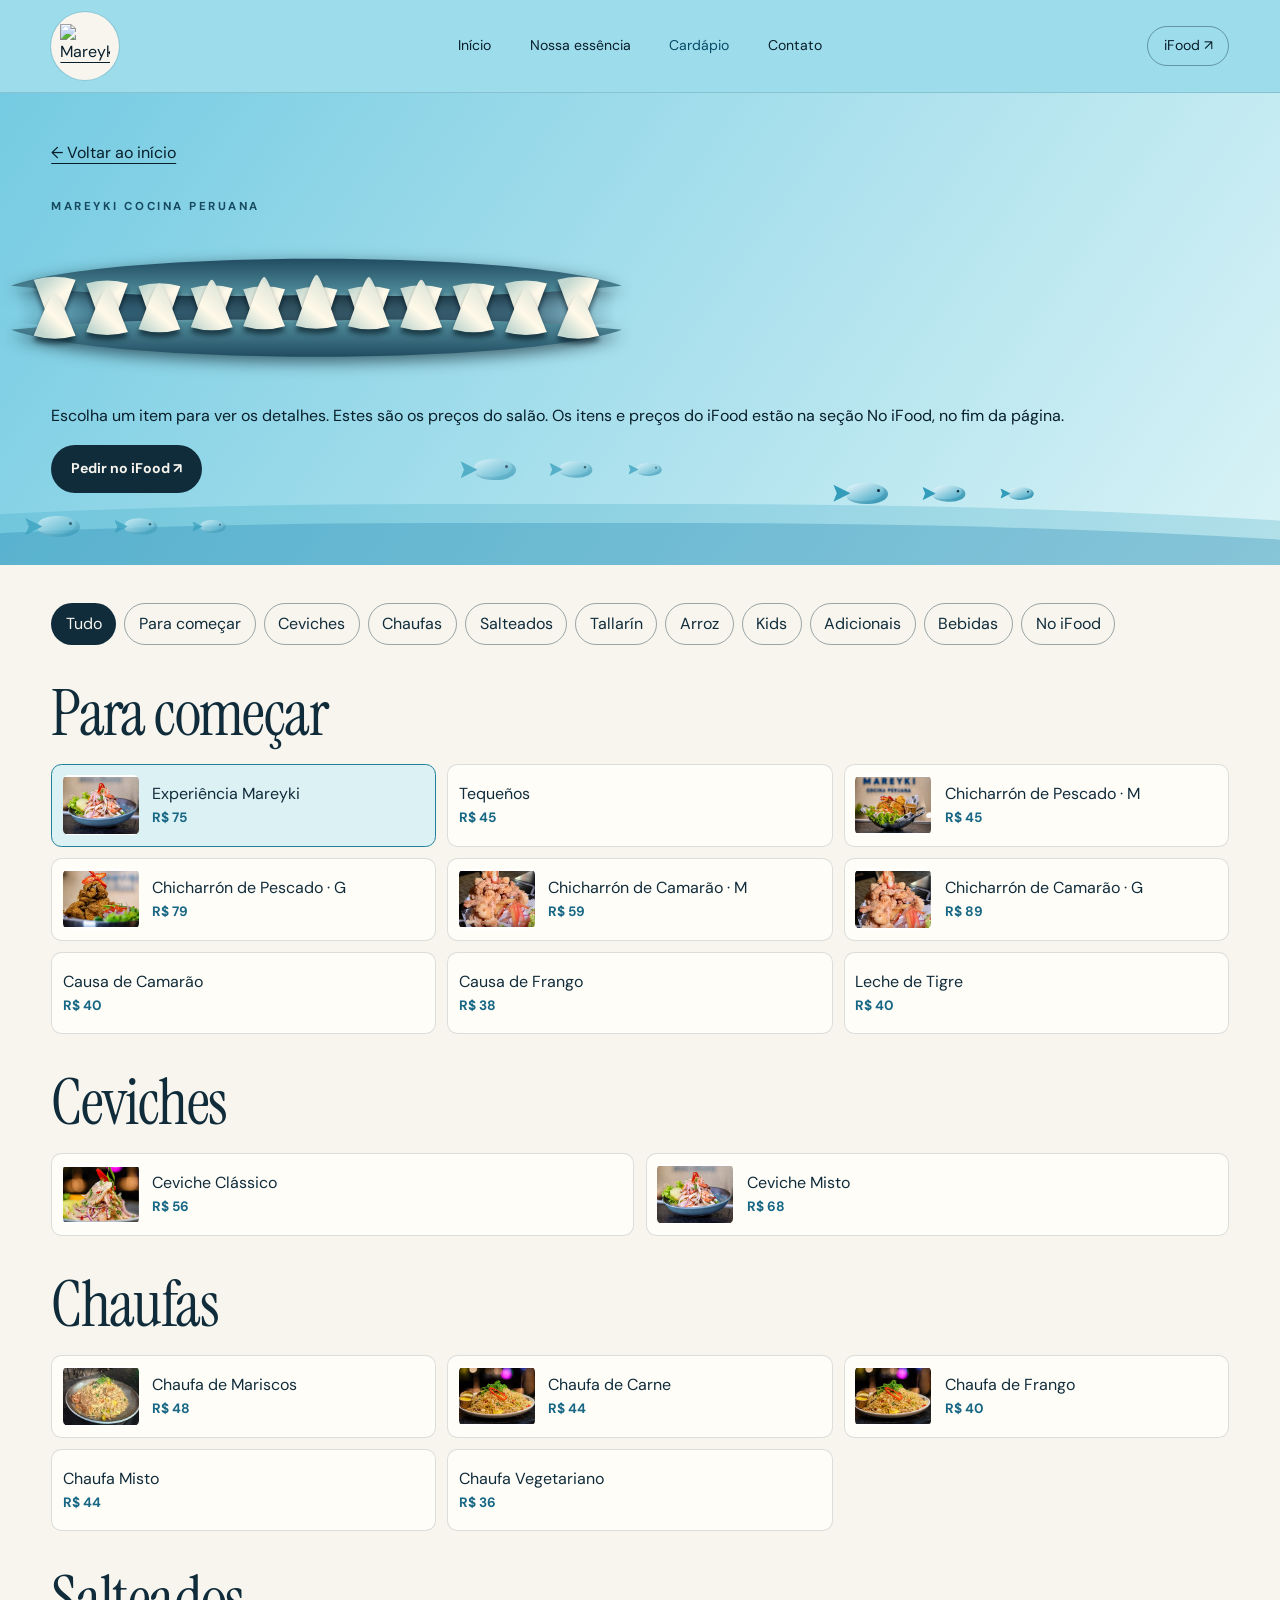
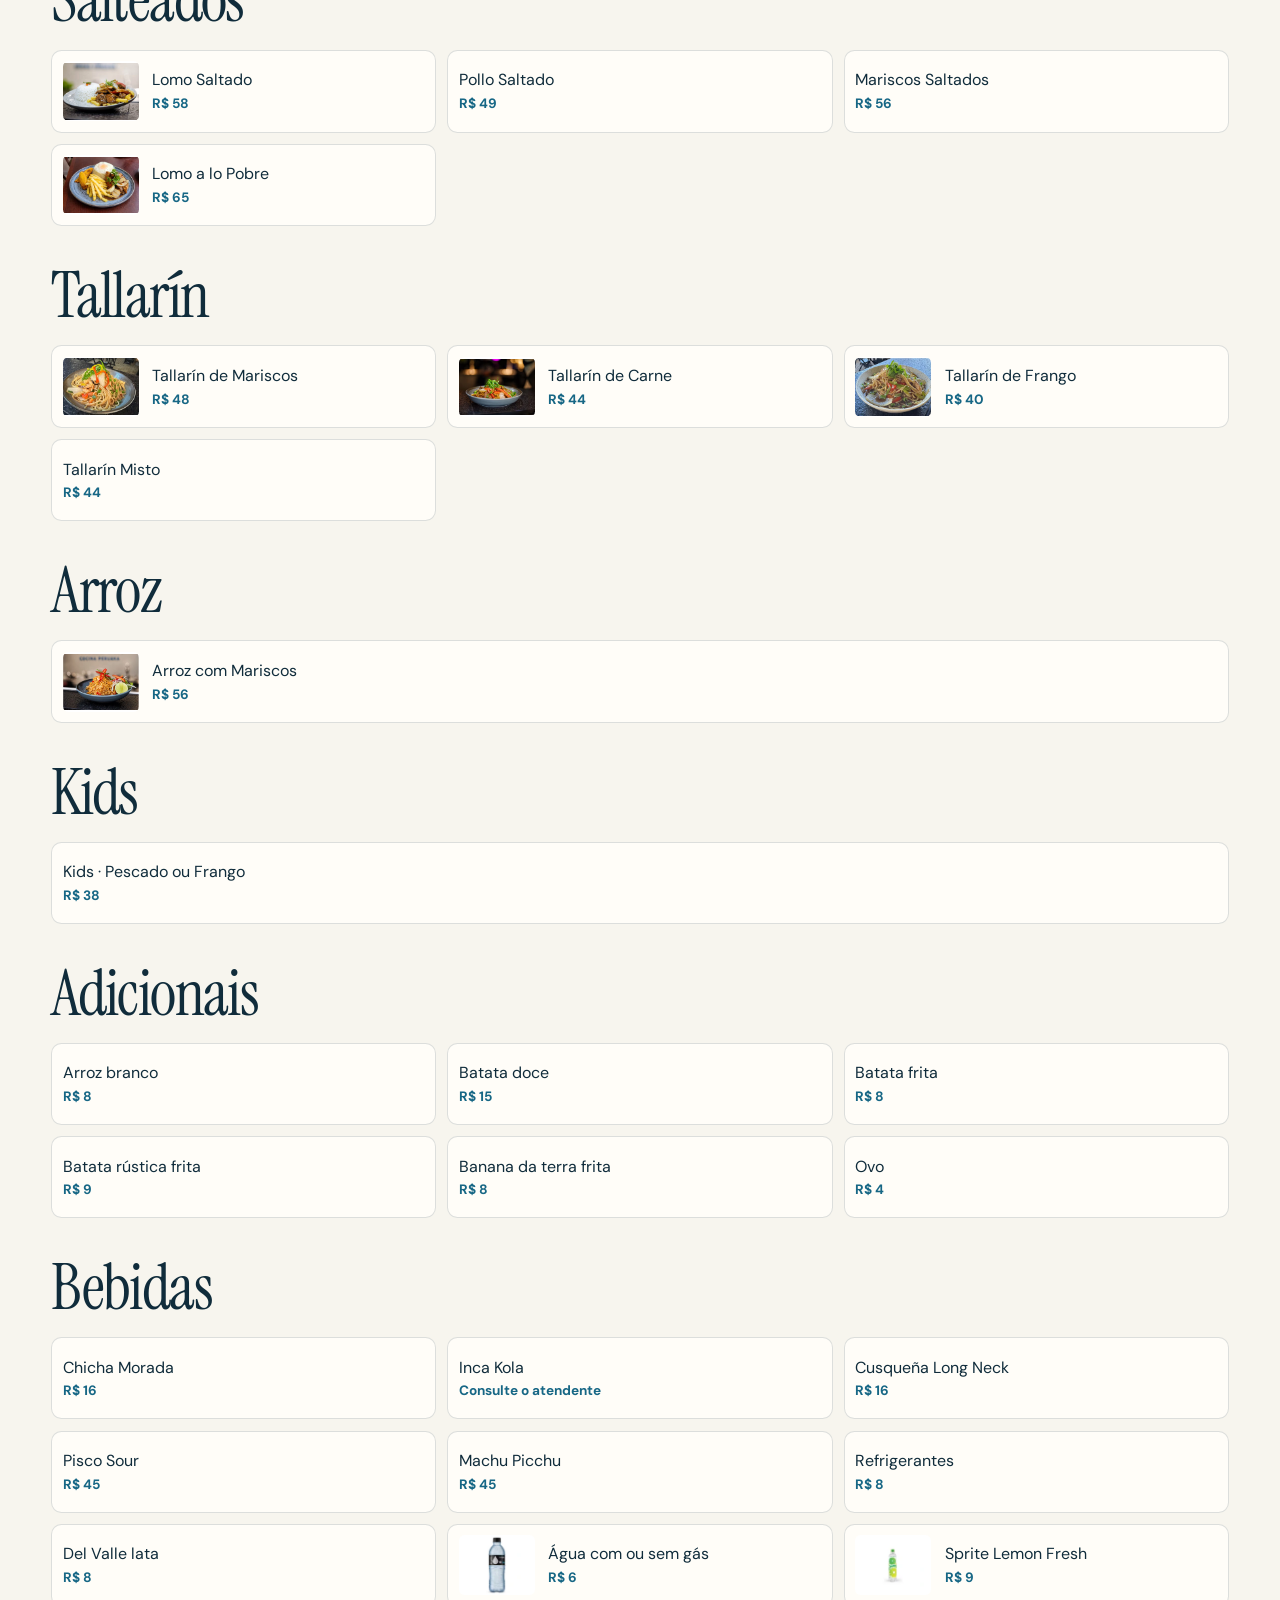
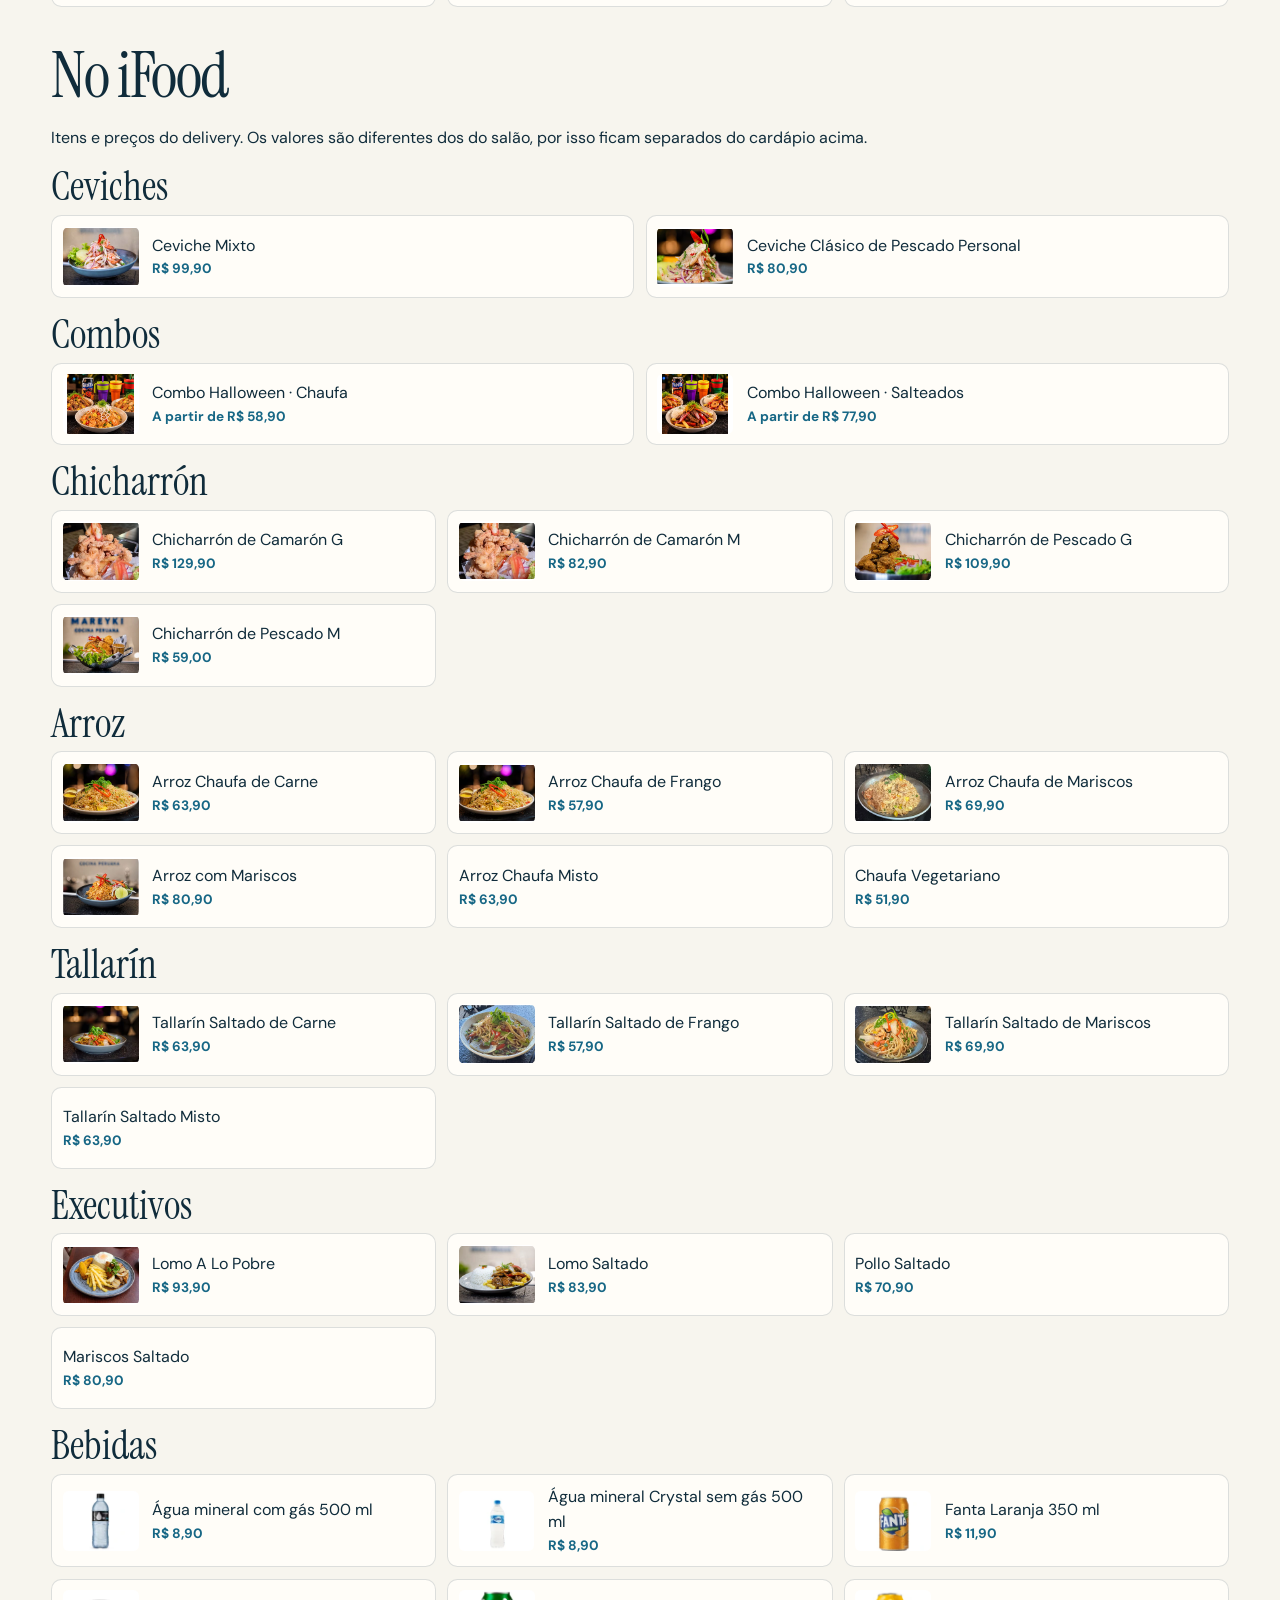
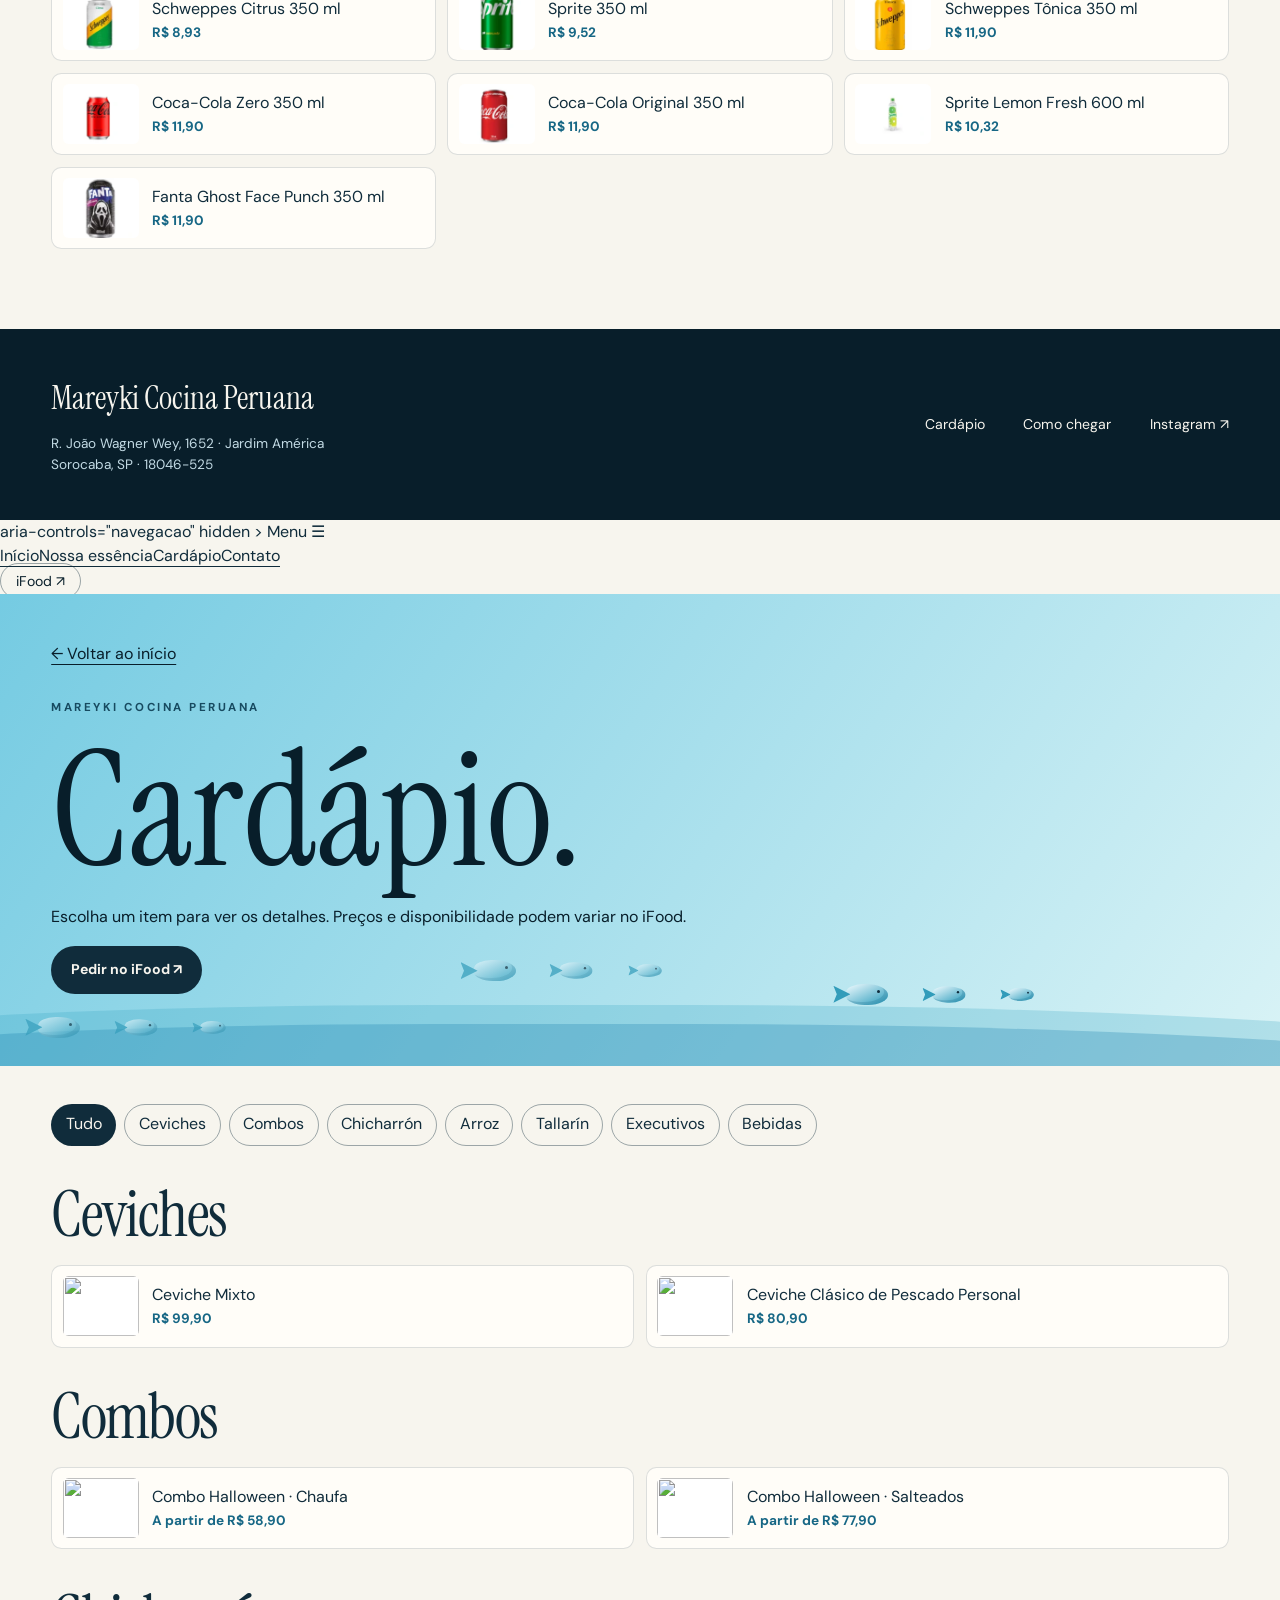
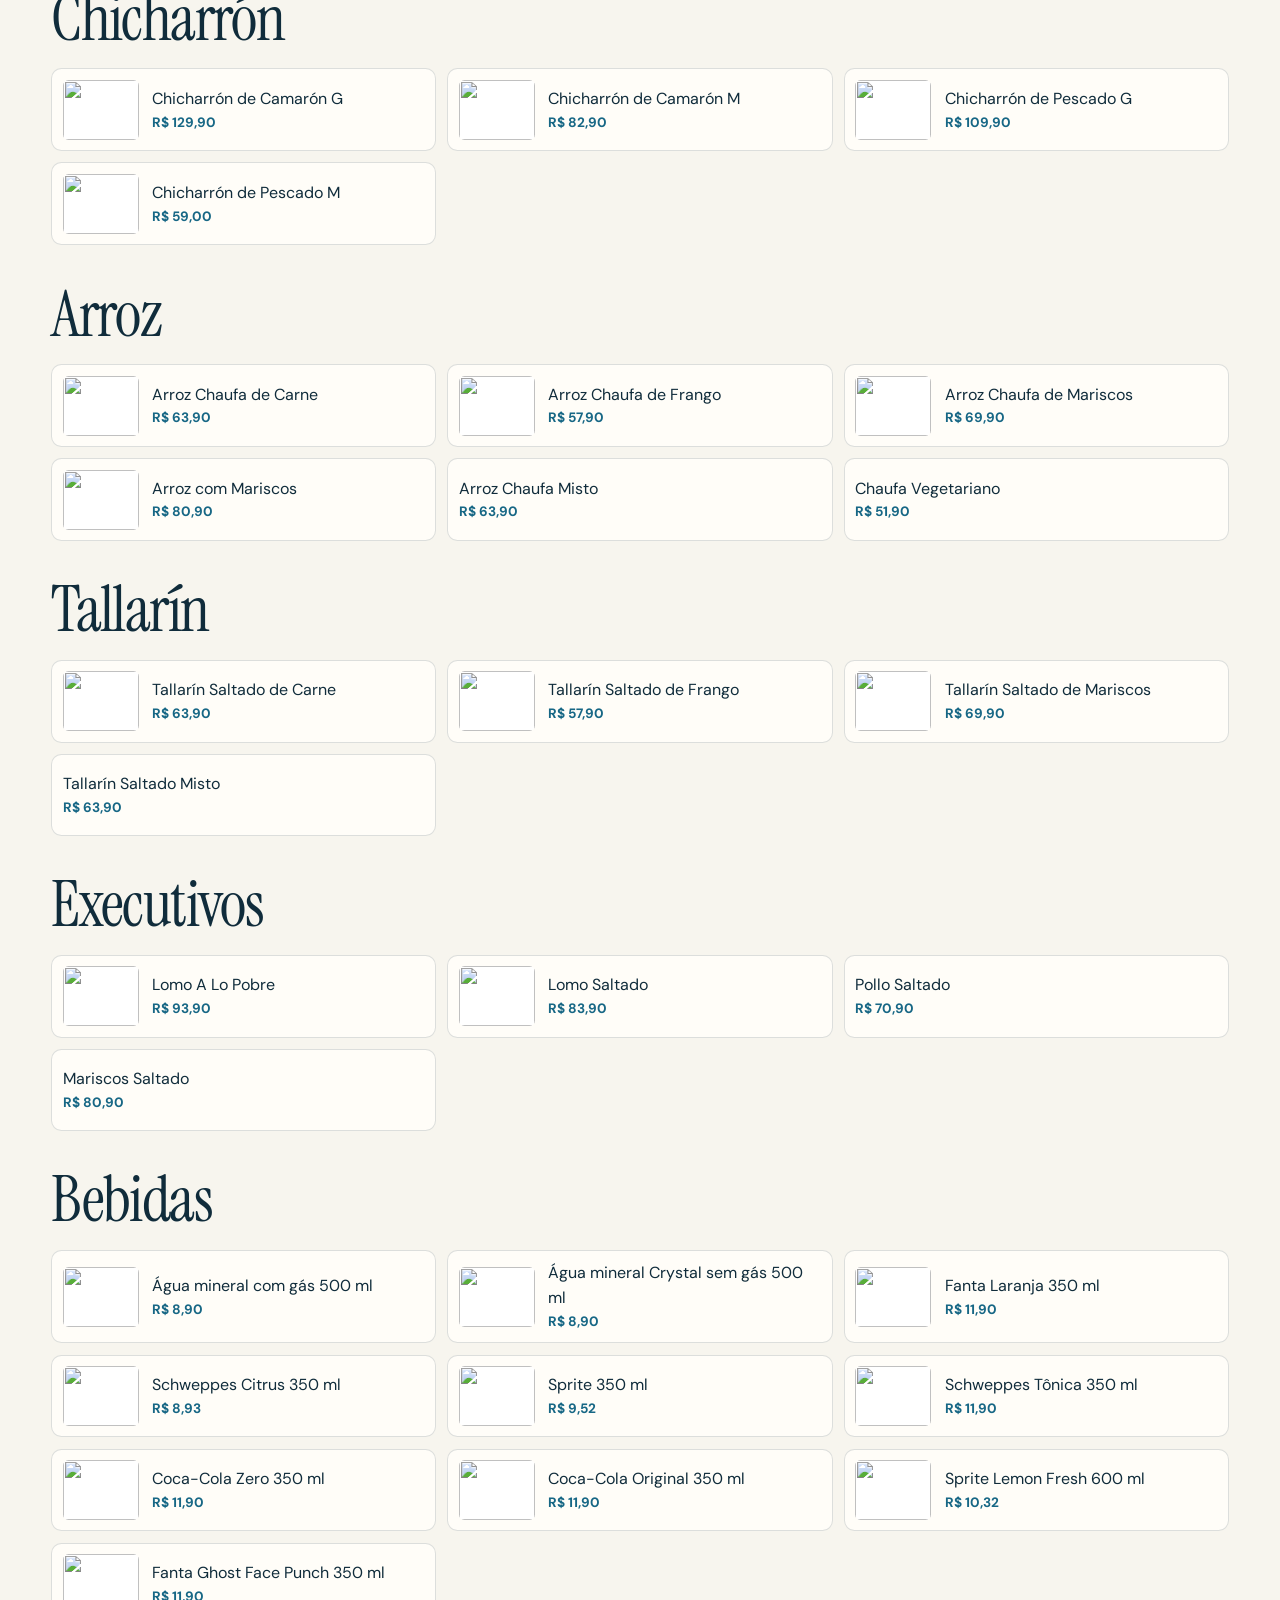
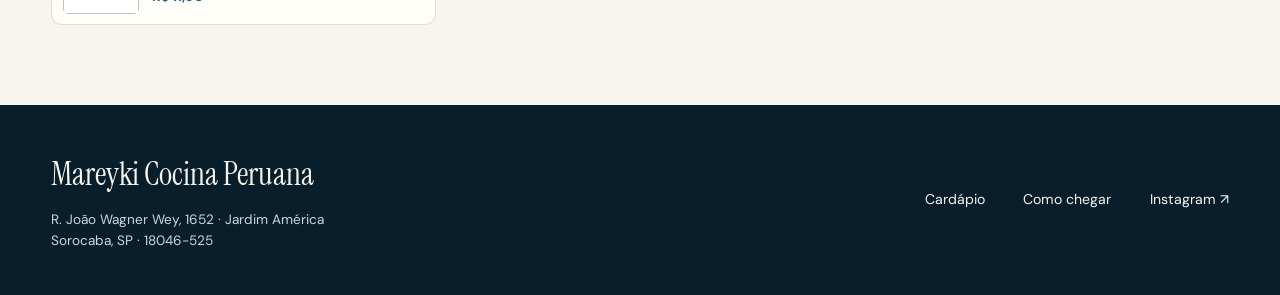
==== commit 5fe69343: "Update cardapio.html" ====
--- a/cardapio.html
+++ b/cardapio.html
@@ -20,7 +20,655 @@
       ><button
         class="nav-toggle"
         type="button"
+        aria-expanded="false"<!doctype html>
+<html lang="pt-BR">
+  <head>
+    <meta charset="utf-8" />
+    <meta name="viewport" content="width=device-width,initial-scale=1" />
+    <title>Cardápio · Mareyki</title>
+    <link rel="stylesheet" href="style.css" />
+    <script src="script.js" defer></script>
+    <script src="cardapio-animation.js" defer></script>
+  </head>
+  <body>
+    <a class="skip" href="#conteudo">Pular para o conteúdo</a>
+    <header class="header">
+      <a class="brand" href="index.html" aria-label="Mareyki, início"
+        ><img
+          src="https://mmnhykjclvgcdhcwdddx.supabase.co/storage/v1/object/public/MERAYKI%20SITE/marca.webp"
+          alt="Mareyki Cocina Peruana"
+          width="369"
+          height="333" /></a
+      ><button
+        class="nav-toggle"
+        type="button"
         aria-expanded="false"
+        aria-controls="navegacao"
+        hidden
+      >
+        Menu ☰
+      </button>
+      <nav id="navegacao" aria-label="Navegação principal">
+        <a href="index.html">Início</a
+        ><a href="index.html#essencia">Nossa essência</a
+        ><a href="cardapio.html" aria-current="page">Cardápio</a
+        ><a href="index.html#contato">Contato</a>
+      </nav>
+      <a
+        class="header-delivery"
+        href="https://www.ifood.com.br/delivery/sorocaba-sp/mareyki-cocina-peruana-jardim-america/1b4f0615-d231-4bf4-acd9-18a382910767"
+        target="_blank"
+        rel="noopener noreferrer"
+        >iFood ↗</a
+      >
+    </header>
+    <main id="conteudo">
+      <section class="menu-hero">
+        <div class="menu-sea" aria-hidden="true">
+          <div class="menu-wave"></div>
+          <div class="menu-wave"></div>
+          <div class="menu-fish school-0"><i></i><i></i><i></i></div>
+          <div class="menu-fish school-1"><i></i><i></i><i></i></div>
+          <div class="menu-fish school-2"><i></i><i></i><i></i></div>
+        </div>
+        <div class="wrap">
+          <a href="index.html">← Voltar ao início</a>
+          <p class="eyebrow">Mareyki Cocina Peruana</p>
+          <h1 id="mareyki-teeth" aria-label="Cardápio">
+            <span class="teeth-title-text" aria-hidden="true">Cardápio.</span
+            ><canvas aria-hidden="true"></canvas>
+          </h1>
+          <p>
+            Escolha um item para ver os detalhes. Estes são os preços do salão. Os itens e preços do iFood estão na seção No iFood, no fim da página.
+          </p>
+          <a
+            class="button dark"
+            href="https://www.ifood.com.br/delivery/sorocaba-sp/mareyki-cocina-peruana-jardim-america/1b4f0615-d231-4bf4-acd9-18a382910767"
+            target="_blank"
+            rel="noopener noreferrer"
+            >Pedir no iFood ↗</a
+          >
+        </div>
+      </section>
+      <div class="wrap menu-catalog">
+        <div class="filters" role="group" aria-label="Categorias"><button type="button" data-menu-filter="Tudo" aria-pressed="true">Tudo</button><button type="button" data-menu-filter="Para começar" aria-pressed="false">Para começar</button><button type="button" data-menu-filter="Ceviches" aria-pressed="false">Ceviches</button><button type="button" data-menu-filter="Chaufas" aria-pressed="false">Chaufas</button><button type="button" data-menu-filter="Salteados" aria-pressed="false">Salteados</button><button type="button" data-menu-filter="Tallarín" aria-pressed="false">Tallarín</button><button type="button" data-menu-filter="Arroz" aria-pressed="false">Arroz</button><button type="button" data-menu-filter="Kids" aria-pressed="false">Kids</button><button type="button" data-menu-filter="Adicionais" aria-pressed="false">Adicionais</button><button type="button" data-menu-filter="Bebidas" aria-pressed="false">Bebidas</button><button type="button" data-menu-filter="No iFood" aria-pressed="false">No iFood</button></div>
+        <dialog class="dish-stage" id="prato" aria-labelledby="dish-name">
+          <form method="dialog">
+            <button class="dish-close" autofocus aria-label="Fechar detalhes">
+              ×
+            </button>
+          </form>
+          <div class="dish-detail">
+            <div class="dish-visual">
+              <img
+                src="assets/imagens/menu/0.webp"
+                alt="Experiência Mareyki"
+              />
+            </div>
+            <div class="dish-copy">
+              <p class="eyebrow">Detalhes do cardápio</p>
+              <h2 id="dish-name">Experiência Mareyki</h2>
+              <p class="dish-description">Ceviche Clássico, Chicharrón de Pescado e Causa de Pollo em porções degustação.</p>
+              <strong class="dish-price">R$ 75</strong>
+              <p>
+                <a
+                  class="button"
+                  href="https://www.ifood.com.br/delivery/sorocaba-sp/mareyki-cocina-peruana-jardim-america/1b4f0615-d231-4bf4-acd9-18a382910767"
+                  target="_blank"
+                  rel="noopener noreferrer"
+                  >Ver no iFood ↗</a
+                >
+              </p>
+            </div>
+          </div>
+          <div class="dish-controls">
+            <button type="button" data-step="-1" aria-label="Item anterior">
+              ←</button
+            ><span class="dish-count" aria-live="polite"></span
+            ><button type="button" data-step="1" aria-label="Próximo item">
+              →
+            </button>
+          </div>
+        </dialog>
+        <section data-menu-category="Para começar"><h2>Para começar</h2><div class="dish-list"><button class="dish-choice" type="button" aria-haspopup="dialog" aria-controls="prato" aria-pressed="false" data-image="assets/imagens/menu/0.webp" data-description="Ceviche Clássico, Chicharrón de Pescado e Causa de Pollo em porções degustação."><img src="assets/imagens/menu/0.webp" alt="" loading="lazy" /><span>Experiência Mareyki<strong>R$ 75</strong></span></button><button class="dish-choice" type="button" aria-haspopup="dialog" aria-controls="prato" aria-pressed="false" data-image="" data-description="Palitinhos de queijo envoltos em massa crocante, acompanhados de molho da casa e guacamole."><span>Tequeños<strong>R$ 45</strong></span></button><button class="dish-choice" type="button" aria-haspopup="dialog" aria-controls="prato" aria-pressed="false" data-image="assets/imagens/menu/7.webp" data-description="Porção de pescado do dia frito, acompanhada de batatas douradas e molho da casa."><img src="assets/imagens/menu/7.webp" alt="" loading="lazy" /><span>Chicharrón de Pescado · M<strong>R$ 45</strong></span></button><button class="dish-choice" type="button" aria-haspopup="dialog" aria-controls="prato" aria-pressed="false" data-image="assets/imagens/menu/6.webp" data-description="Porção de pescado do dia frito, acompanhada de batatas douradas e molho da casa."><img src="assets/imagens/menu/6.webp" alt="" loading="lazy" /><span>Chicharrón de Pescado · G<strong>R$ 79</strong></span></button><button class="dish-choice" type="button" aria-haspopup="dialog" aria-controls="prato" aria-pressed="false" data-image="assets/imagens/menu/5.webp" data-description="Porção de camarão frito, acompanhada de batatas douradas e molho da casa."><img src="assets/imagens/menu/5.webp" alt="" loading="lazy" /><span>Chicharrón de Camarão · M<strong>R$ 59</strong></span></button><button class="dish-choice" type="button" aria-haspopup="dialog" aria-controls="prato" aria-pressed="false" data-image="assets/imagens/menu/4.webp" data-description="Porção de camarão frito, acompanhada de batatas douradas e molho da casa."><img src="assets/imagens/menu/4.webp" alt="" loading="lazy" /><span>Chicharrón de Camarão · G<strong>R$ 89</strong></span></button><button class="dish-choice" type="button" aria-haspopup="dialog" aria-controls="prato" aria-pressed="false" data-image="" data-description="Batata prensada e temperada com recheio cremoso de camarão e abacate."><span>Causa de Camarão<strong>R$ 40</strong></span></button><button class="dish-choice" type="button" aria-haspopup="dialog" aria-controls="prato" aria-pressed="false" data-image="" data-description="Batata prensada e temperada com recheio cremoso de frango e abacate."><span>Causa de Frango<strong>R$ 38</strong></span></button><button class="dish-choice" type="button" aria-haspopup="dialog" aria-controls="prato" aria-pressed="false" data-image="" data-description="Cubos de pescado do dia marinados em caldo cítrico e condimentado, com camarão, lula e mexilhões, batata-doce e milho tostado."><span>Leche de Tigre<strong>R$ 40</strong></span></button></div></section><section data-menu-category="Ceviches"><h2>Ceviches</h2><div class="dish-list"><button class="dish-choice" type="button" aria-haspopup="dialog" aria-controls="prato" aria-pressed="false" data-image="assets/imagens/menu/1.webp" data-description="Pescado do dia marinado em limão, pimenta e coentro, acompanhado de milho tostado, cebola e batata-doce aromatizada."><img src="assets/imagens/menu/1.webp" alt="" loading="lazy" /><span>Ceviche Clássico<strong>R$ 56</strong></span></button><button class="dish-choice" type="button" aria-haspopup="dialog" aria-controls="prato" aria-pressed="false" data-image="assets/imagens/menu/0.webp" data-description="Pescados frescos marinados em limão, pimenta e coentro, com acompanhamentos peruanos."><img src="assets/imagens/menu/0.webp" alt="" loading="lazy" /><span>Ceviche Misto<strong>R$ 68</strong></span></button></div></section><section data-menu-category="Chaufas"><h2>Chaufas</h2><div class="dish-list"><button class="dish-choice" type="button" aria-haspopup="dialog" aria-controls="prato" aria-pressed="false" data-image="assets/imagens/menu/10.webp" data-description="Arroz frito peruano salteado na wok com frutos do mar (camarão, lula e mexilhões), pimentão, cebolinha e ovo ao molho de soja."><img src="assets/imagens/menu/10.webp" alt="" loading="lazy" /><span>Chaufa de Mariscos<strong>R$ 48</strong></span></button><button class="dish-choice" type="button" aria-haspopup="dialog" aria-controls="prato" aria-pressed="false" data-image="assets/imagens/menu/8.webp" data-description="Arroz frito peruano, salteado na wok com carne, cebola, pimentão e ovos ao molho de soja."><img src="assets/imagens/menu/8.webp" alt="" loading="lazy" /><span>Chaufa de Carne<strong>R$ 44</strong></span></button><button class="dish-choice" type="button" aria-haspopup="dialog" aria-controls="prato" aria-pressed="false" data-image="assets/imagens/menu/9.webp" data-description="Arroz frito peruano, salteado na wok com frango, cebola, pimentão e ovos ao molho de soja."><img src="assets/imagens/menu/9.webp" alt="" loading="lazy" /><span>Chaufa de Frango<strong>R$ 40</strong></span></button><button class="dish-choice" type="button" aria-haspopup="dialog" aria-controls="prato" aria-pressed="false" data-image="" data-description="Arroz frito peruano, salteado na wok com frango e carne, cebola, pimentão e ovos ao molho de soja."><span>Chaufa Misto<strong>R$ 44</strong></span></button><button class="dish-choice" type="button" aria-haspopup="dialog" aria-controls="prato" aria-pressed="false" data-image="" data-description="Arroz frito peruano, salteado na wok com cebola, pimentão e ovos ao molho de soja. Opção vegetariana."><span>Chaufa Vegetariano<strong>R$ 36</strong></span></button></div></section><section data-menu-category="Salteados"><h2>Salteados</h2><div class="dish-list"><button class="dish-choice" type="button" aria-haspopup="dialog" aria-controls="prato" aria-pressed="false" data-image="assets/imagens/menu/19.webp" data-description="Filé mignon salteado na wok em fogo alto com cebola e tomate. Acompanha arroz e batatas douradas."><img src="assets/imagens/menu/19.webp" alt="" loading="lazy" /><span>Lomo Saltado<strong>R$ 58</strong></span></button><button class="dish-choice" type="button" aria-haspopup="dialog" aria-controls="prato" aria-pressed="false" data-image="" data-description="Frango salteado na wok em fogo alto com cebola e tomate. Acompanha arroz e batatas douradas."><span>Pollo Saltado<strong>R$ 49</strong></span></button><button class="dish-choice" type="button" aria-haspopup="dialog" aria-controls="prato" aria-pressed="false" data-image="" data-description="Frutos do mar salteados na wok em fogo alto com cebola e tomate. Acompanha arroz e batatas douradas."><span>Mariscos Saltados<strong>R$ 56</strong></span></button><button class="dish-choice" type="button" aria-haspopup="dialog" aria-controls="prato" aria-pressed="false" data-image="assets/imagens/menu/18.webp" data-description="Filé mignon salteado com cebola e tomate, acompanhado de arroz, batatas fritas, ovo e banana frita."><img src="assets/imagens/menu/18.webp" alt="" loading="lazy" /><span>Lomo a lo Pobre<strong>R$ 65</strong></span></button></div></section><section data-menu-category="Tallarín"><h2>Tallarín</h2><div class="dish-list"><button class="dish-choice" type="button" aria-haspopup="dialog" aria-controls="prato" aria-pressed="false" data-image="assets/imagens/menu/16.webp" data-description="Macarrão espaguete salteado com frutos do mar ao molho de soja, pimentão, cebolinha e tomate."><img src="assets/imagens/menu/16.webp" alt="" loading="lazy" /><span>Tallarín de Mariscos<strong>R$ 48</strong></span></button><button class="dish-choice" type="button" aria-haspopup="dialog" aria-controls="prato" aria-pressed="false" data-image="assets/imagens/menu/14.webp" data-description="Macarrão espaguete salteado com carne ao molho de soja, pimentão, cebolinha e tomate."><img src="assets/imagens/menu/14.webp" alt="" loading="lazy" /><span>Tallarín de Carne<strong>R$ 44</strong></span></button><button class="dish-choice" type="button" aria-haspopup="dialog" aria-controls="prato" aria-pressed="false" data-image="assets/imagens/menu/15.webp" data-description="Macarrão espaguete salteado com frango ao molho de soja, pimentão, cebolinha e tomate."><img src="assets/imagens/menu/15.webp" alt="" loading="lazy" /><span>Tallarín de Frango<strong>R$ 40</strong></span></button><button class="dish-choice" type="button" aria-haspopup="dialog" aria-controls="prato" aria-pressed="false" data-image="" data-description="Macarrão espaguete salteado com frango e carne ao molho de soja, pimentão, cebolinha e tomate."><span>Tallarín Misto<strong>R$ 44</strong></span></button></div></section><section data-menu-category="Arroz"><h2>Arroz</h2><div class="dish-list"><button class="dish-choice" type="button" aria-haspopup="dialog" aria-controls="prato" aria-pressed="false" data-image="assets/imagens/menu/11.webp" data-description="Arroz cremoso com frutos do mar (camarão, lula e mexilhões), cebola crocante, coentro, ervilhas frescas e um toque de leite de tigre, acompanhado de salada."><img src="assets/imagens/menu/11.webp" alt="" loading="lazy" /><span>Arroz com Mariscos<strong>R$ 56</strong></span></button></div></section><section data-menu-category="Kids"><h2>Kids</h2><div class="dish-list"><button class="dish-choice" type="button" aria-haspopup="dialog" aria-controls="prato" aria-pressed="false" data-image="" data-description="Pescado ou frango empanado acompanhado de batata frita carinha."><span>Kids · Pescado ou Frango<strong>R$ 38</strong></span></button></div></section><section data-menu-category="Adicionais"><h2>Adicionais</h2><div class="dish-list"><button class="dish-choice" type="button" aria-haspopup="dialog" aria-controls="prato" aria-pressed="false" data-image="" data-description=""><span>Arroz branco<strong>R$ 8</strong></span></button><button class="dish-choice" type="button" aria-haspopup="dialog" aria-controls="prato" aria-pressed="false" data-image="" data-description=""><span>Batata doce<strong>R$ 15</strong></span></button><button class="dish-choice" type="button" aria-haspopup="dialog" aria-controls="prato" aria-pressed="false" data-image="" data-description=""><span>Batata frita<strong>R$ 8</strong></span></button><button class="dish-choice" type="button" aria-haspopup="dialog" aria-controls="prato" aria-pressed="false" data-image="" data-description=""><span>Batata rústica frita<strong>R$ 9</strong></span></button><button class="dish-choice" type="button" aria-haspopup="dialog" aria-controls="prato" aria-pressed="false" data-image="" data-description=""><span>Banana da terra frita<strong>R$ 8</strong></span></button><button class="dish-choice" type="button" aria-haspopup="dialog" aria-controls="prato" aria-pressed="false" data-image="" data-description=""><span>Ovo<strong>R$ 4</strong></span></button></div></section><section data-menu-category="Bebidas"><h2>Bebidas</h2><div class="dish-list"><button class="dish-choice" type="button" aria-haspopup="dialog" aria-controls="prato" aria-pressed="false" data-image="" data-description="Bebida peruana de milho roxo."><span>Chicha Morada<strong>R$ 16</strong></span></button><button class="dish-choice" type="button" aria-haspopup="dialog" aria-controls="prato" aria-pressed="false" data-image="" data-description="Refrigerante peruano."><span>Inca Kola<strong>Consulte o atendente</strong></span></button><button class="dish-choice" type="button" aria-haspopup="dialog" aria-controls="prato" aria-pressed="false" data-image="" data-description="Cerveja peruana."><span>Cusqueña Long Neck<strong>R$ 16</strong></span></button><button class="dish-choice" type="button" aria-haspopup="dialog" aria-controls="prato" aria-pressed="false" data-image="" data-description="Coquetel clássico peruano."><span>Pisco Sour<strong>R$ 45</strong></span></button><button class="dish-choice" type="button" aria-haspopup="dialog" aria-controls="prato" aria-pressed="false" data-image="" data-description="Drink da casa."><span>Machu Picchu<strong>R$ 45</strong></span></button><button class="dish-choice" type="button" aria-haspopup="dialog" aria-controls="prato" aria-pressed="false" data-image="" data-description=""><span>Refrigerantes<strong>R$ 8</strong></span></button><button class="dish-choice" type="button" aria-haspopup="dialog" aria-controls="prato" aria-pressed="false" data-image="" data-description=""><span>Del Valle lata<strong>R$ 8</strong></span></button><button class="dish-choice" type="button" aria-haspopup="dialog" aria-controls="prato" aria-pressed="false" data-image="assets/imagens/menu/22.webp" data-description=""><img src="assets/imagens/menu/22.webp" alt="" loading="lazy" /><span>Água com ou sem gás<strong>R$ 6</strong></span></button><button class="dish-choice" type="button" aria-haspopup="dialog" aria-controls="prato" aria-pressed="false" data-image="assets/imagens/menu/30.webp" data-description=""><img src="assets/imagens/menu/30.webp" alt="" loading="lazy" /><span>Sprite Lemon Fresh<strong>R$ 9</strong></span></button></div></section><section data-menu-category="No iFood" id="ifood"><h2>No iFood</h2><p class="ifood-note">Itens e preços do delivery. Os valores são diferentes dos do salão, por isso ficam separados do cardápio acima.</p><div class="ifood-group"><h3>Ceviches</h3>
+          <div class="dish-list">
+            <button
+              class="dish-choice"
+              type="button"
+              aria-haspopup="dialog"
+              aria-controls="prato"
+              aria-pressed="false"
+              data-image="assets/imagens/menu/0.webp"
+              data-description="Peixe fresco do dia, camarão e lula marinados em limão, pimenta e coentro, com milho tostado."
+            >
+              <img
+                src="assets/imagens/menu/0.webp"
+                alt=""
+                loading="lazy"
+              /><span>Ceviche Mixto<strong>R$ 99,90</strong></span></button
+            ><button
+              class="dish-choice"
+              type="button"
+              aria-haspopup="dialog"
+              aria-controls="prato"
+              aria-pressed="false"
+              data-image="assets/imagens/menu/1.webp"
+              data-description="Peixe fresco do dia marinado em limão, pimenta e coentro, com milho tostado."
+            >
+              <img
+                src="assets/imagens/menu/1.webp"
+                alt=""
+                loading="lazy"
+              /><span
+                >Ceviche Clásico de Pescado Personal<strong
+                  >R$ 80,90</strong
+                ></span
+              >
+            </button>
+          </div>
+        </div>
+        <div class="ifood-group"><h3>Combos</h3>
+          <div class="dish-list">
+            <button
+              class="dish-choice"
+              type="button"
+              aria-haspopup="dialog"
+              aria-controls="prato"
+              aria-pressed="false"
+              data-image="assets/imagens/menu/2.webp"
+              data-description="Fanta 350 ml à escolha e copo colecionável de brinde. Consulte disponibilidade."
+            >
+              <img
+                src="assets/imagens/menu/2.webp"
+                alt=""
+                loading="lazy"
+              /><span
+                >Combo Halloween · Chaufa<strong
+                  >A partir de R$ 58,90</strong
+                ></span
+              ></button
+            ><button
+              class="dish-choice"
+              type="button"
+              aria-haspopup="dialog"
+              aria-controls="prato"
+              aria-pressed="false"
+              data-image="assets/imagens/menu/3.webp"
+              data-description="Fanta 350 ml à escolha e copo colecionável de brinde. Consulte disponibilidade."
+            >
+              <img
+                src="assets/imagens/menu/3.webp"
+                alt=""
+                loading="lazy"
+              /><span
+                >Combo Halloween · Salteados<strong
+                  >A partir de R$ 77,90</strong
+                ></span
+              >
+            </button>
+          </div>
+        </div>
+        <div class="ifood-group"><h3>Chicharrón</h3>
+          <div class="dish-list">
+            <button
+              class="dish-choice"
+              type="button"
+              aria-haspopup="dialog"
+              aria-controls="prato"
+              aria-pressed="false"
+              data-image="assets/imagens/menu/4.webp"
+              data-description="Camarão frito com molho da casa."
+            >
+              <img
+                src="assets/imagens/menu/4.webp"
+                alt=""
+                loading="lazy"
+              /><span
+                >Chicharrón de Camarón G<strong>R$ 129,90</strong></span
+              ></button
+            ><button
+              class="dish-choice"
+              type="button"
+              aria-haspopup="dialog"
+              aria-controls="prato"
+              aria-pressed="false"
+              data-image="assets/imagens/menu/5.webp"
+              data-description="Camarão frito com molho da casa."
+            >
+              <img
+                src="assets/imagens/menu/5.webp"
+                alt=""
+                loading="lazy"
+              /><span
+                >Chicharrón de Camarón M<strong>R$ 82,90</strong></span
+              ></button
+            ><button
+              class="dish-choice"
+              type="button"
+              aria-haspopup="dialog"
+              aria-controls="prato"
+              aria-pressed="false"
+              data-image="assets/imagens/menu/6.webp"
+              data-description="Peixe fresco do dia frito com molho da casa."
+            >
+              <img
+                src="assets/imagens/menu/6.webp"
+                alt=""
+                loading="lazy"
+              /><span
+                >Chicharrón de Pescado G<strong>R$ 109,90</strong></span
+              ></button
+            ><button
+              class="dish-choice"
+              type="button"
+              aria-haspopup="dialog"
+              aria-controls="prato"
+              aria-pressed="false"
+              data-image="assets/imagens/menu/7.webp"
+              data-description="Peixe fresco do dia frito com molho da casa."
+            >
+              <img
+                src="assets/imagens/menu/7.webp"
+                alt=""
+                loading="lazy"
+              /><span>Chicharrón de Pescado M<strong>R$ 59,00</strong></span>
+            </button>
+          </div>
+        </div>
+        <div class="ifood-group"><h3>Arroz</h3>
+          <div class="dish-list">
+            <button
+              class="dish-choice"
+              type="button"
+              aria-haspopup="dialog"
+              aria-controls="prato"
+              aria-pressed="false"
+              data-image="assets/imagens/menu/8.webp"
+              data-description=""
+            >
+              <img
+                src="assets/imagens/menu/8.webp"
+                alt=""
+                loading="lazy"
+              /><span
+                >Arroz Chaufa de Carne<strong>R$ 63,90</strong></span
+              ></button
+            ><button
+              class="dish-choice"
+              type="button"
+              aria-haspopup="dialog"
+              aria-controls="prato"
+              aria-pressed="false"
+              data-image="assets/imagens/menu/9.webp"
+              data-description=""
+            >
+              <img
+                src="assets/imagens/menu/9.webp"
+                alt=""
+                loading="lazy"
+              /><span
+                >Arroz Chaufa de Frango<strong>R$ 57,90</strong></span
+              ></button
+            ><button
+              class="dish-choice"
+              type="button"
+              aria-haspopup="dialog"
+              aria-controls="prato"
+              aria-pressed="false"
+              data-image="assets/imagens/menu/10.webp"
+              data-description=""
+            >
+              <img
+                src="assets/imagens/menu/10.webp"
+                alt=""
+                loading="lazy"
+              /><span
+                >Arroz Chaufa de Mariscos<strong>R$ 69,90</strong></span
+              ></button
+            ><button
+              class="dish-choice"
+              type="button"
+              aria-haspopup="dialog"
+              aria-controls="prato"
+              aria-pressed="false"
+              data-image="assets/imagens/menu/11.webp"
+              data-description="Arroz cremoso com frutos do mar, cebola crocante, coentro, páprica, ervilhas e um toque de leite de tigre, acompanhado de salada."
+            >
+              <img
+                src="assets/imagens/menu/11.webp"
+                alt=""
+                loading="lazy"
+              /><span>Arroz com Mariscos<strong>R$ 80,90</strong></span></button
+            ><button
+              class="dish-choice"
+              type="button"
+              aria-haspopup="dialog"
+              aria-controls="prato"
+              aria-pressed="false"
+              data-image=""
+              data-description=""
+            >
+              <span>Arroz Chaufa Misto<strong>R$ 63,90</strong></span></button
+            ><button
+              class="dish-choice"
+              type="button"
+              aria-haspopup="dialog"
+              aria-controls="prato"
+              aria-pressed="false"
+              data-image=""
+              data-description=""
+            >
+              <span>Chaufa Vegetariano<strong>R$ 51,90</strong></span>
+            </button>
+          </div>
+        </div>
+        <div class="ifood-group"><h3>Tallarín</h3>
+          <div class="dish-list">
+            <button
+              class="dish-choice"
+              type="button"
+              aria-haspopup="dialog"
+              aria-controls="prato"
+              aria-pressed="false"
+              data-image="assets/imagens/menu/14.webp"
+              data-description="Macarrão com carne ao molho de soja, com pimentão, cebolinha e tomate."
+            >
+              <img
+                src="assets/imagens/menu/14.webp"
+                alt=""
+                loading="lazy"
+              /><span
+                >Tallarín Saltado de Carne<strong>R$ 63,90</strong></span
+              ></button
+            ><button
+              class="dish-choice"
+              type="button"
+              aria-haspopup="dialog"
+              aria-controls="prato"
+              aria-pressed="false"
+              data-image="assets/imagens/menu/15.webp"
+              data-description="Macarrão com frango ao molho de soja, com pimentão, cebolinha e tomate."
+            >
+              <img
+                src="assets/imagens/menu/15.webp"
+                alt=""
+                loading="lazy"
+              /><span
+                >Tallarín Saltado de Frango<strong>R$ 57,90</strong></span
+              ></button
+            ><button
+              class="dish-choice"
+              type="button"
+              aria-haspopup="dialog"
+              aria-controls="prato"
+              aria-pressed="false"
+              data-image="assets/imagens/menu/16.webp"
+              data-description="Macarrão com frutos do mar ao molho de soja, com pimentão, cebolinha e tomate."
+            >
+              <img
+                src="assets/imagens/menu/16.webp"
+                alt=""
+                loading="lazy"
+              /><span
+                >Tallarín Saltado de Mariscos<strong>R$ 69,90</strong></span
+              ></button
+            ><button
+              class="dish-choice"
+              type="button"
+              aria-haspopup="dialog"
+              aria-controls="prato"
+              aria-pressed="false"
+              data-image=""
+              data-description="Macarrão com carne e frango ao molho de soja, com pimentão, cebolinha e tomate."
+            >
+              <span>Tallarín Saltado Misto<strong>R$ 63,90</strong></span>
+            </button>
+          </div>
+        </div>
+        <div class="ifood-group"><h3>Executivos</h3>
+          <div class="dish-list">
+            <button
+              class="dish-choice"
+              type="button"
+              aria-haspopup="dialog"
+              aria-controls="prato"
+              aria-pressed="false"
+              data-image="assets/imagens/menu/18.webp"
+              data-description="Filé mignon salteado com cebola e tomate, acompanhado de arroz, batata, ovo frito e banana."
+            >
+              <img
+                src="assets/imagens/menu/18.webp"
+                alt=""
+                loading="lazy"
+              /><span>Lomo A Lo Pobre<strong>R$ 93,90</strong></span></button
+            ><button
+              class="dish-choice"
+              type="button"
+              aria-haspopup="dialog"
+              aria-controls="prato"
+              aria-pressed="false"
+              data-image="assets/imagens/menu/19.webp"
+              data-description="Filé mignon salteado na wok com cebola e tomate, acompanhado de batatas douradas."
+            >
+              <img
+                src="assets/imagens/menu/19.webp"
+                alt=""
+                loading="lazy"
+              /><span>Lomo Saltado<strong>R$ 83,90</strong></span></button
+            ><button
+              class="dish-choice"
+              type="button"
+              aria-haspopup="dialog"
+              aria-controls="prato"
+              aria-pressed="false"
+              data-image=""
+              data-description=""
+            >
+              <span>Pollo Saltado<strong>R$ 70,90</strong></span></button
+            ><button
+              class="dish-choice"
+              type="button"
+              aria-haspopup="dialog"
+              aria-controls="prato"
+              aria-pressed="false"
+              data-image=""
+              data-description=""
+            >
+              <span>Mariscos Saltado<strong>R$ 80,90</strong></span>
+            </button>
+          </div>
+        </div>
+        <div class="ifood-group"><h3>Bebidas</h3>
+          <div class="dish-list">
+            <button
+              class="dish-choice"
+              type="button"
+              aria-haspopup="dialog"
+              aria-controls="prato"
+              aria-pressed="false"
+              data-image="assets/imagens/menu/22.webp"
+              data-description=""
+            >
+              <img
+                src="assets/imagens/menu/22.webp"
+                alt=""
+                loading="lazy"
+              /><span
+                >Água mineral com gás 500 ml<strong>R$ 8,90</strong></span
+              ></button
+            ><button
+              class="dish-choice"
+              type="button"
+              aria-haspopup="dialog"
+              aria-controls="prato"
+              aria-pressed="false"
+              data-image="assets/imagens/menu/23.webp"
+              data-description=""
+            >
+              <img
+                src="assets/imagens/menu/23.webp"
+                alt=""
+                loading="lazy"
+              /><span
+                >Água mineral Crystal sem gás 500 ml<strong
+                  >R$ 8,90</strong
+                ></span
+              ></button
+            ><button
+              class="dish-choice"
+              type="button"
+              aria-haspopup="dialog"
+              aria-controls="prato"
+              aria-pressed="false"
+              data-image="assets/imagens/menu/24.webp"
+              data-description=""
+            >
+              <img
+                src="assets/imagens/menu/24.webp"
+                alt=""
+                loading="lazy"
+              /><span
+                >Fanta Laranja 350 ml<strong>R$ 11,90</strong></span
+              ></button
+            ><button
+              class="dish-choice"
+              type="button"
+              aria-haspopup="dialog"
+              aria-controls="prato"
+              aria-pressed="false"
+              data-image="assets/imagens/menu/25.webp"
+              data-description=""
+            >
+              <img
+                src="assets/imagens/menu/25.webp"
+                alt=""
+                loading="lazy"
+              /><span
+                >Schweppes Citrus 350 ml<strong>R$ 8,93</strong></span
+              ></button
+            ><button
+              class="dish-choice"
+              type="button"
+              aria-haspopup="dialog"
+              aria-controls="prato"
+              aria-pressed="false"
+              data-image="assets/imagens/menu/26.webp"
+              data-description=""
+            >
+              <img
+                src="assets/imagens/menu/26.webp"
+                alt=""
+                loading="lazy"
+              /><span>Sprite 350 ml<strong>R$ 9,52</strong></span></button
+            ><button
+              class="dish-choice"
+              type="button"
+              aria-haspopup="dialog"
+              aria-controls="prato"
+              aria-pressed="false"
+              data-image="assets/imagens/menu/27.webp"
+              data-description=""
+            >
+              <img
+                src="assets/imagens/menu/27.webp"
+                alt=""
+                loading="lazy"
+              /><span
+                >Schweppes Tônica 350 ml<strong>R$ 11,90</strong></span
+              ></button
+            ><button
+              class="dish-choice"
+              type="button"
+              aria-haspopup="dialog"
+              aria-controls="prato"
+              aria-pressed="false"
+              data-image="assets/imagens/menu/28.webp"
+              data-description=""
+            >
+              <img
+                src="assets/imagens/menu/28.webp"
+                alt=""
+                loading="lazy"
+              /><span
+                >Coca-Cola Zero 350 ml<strong>R$ 11,90</strong></span
+              ></button
+            ><button
+              class="dish-choice"
+              type="button"
+              aria-haspopup="dialog"
+              aria-controls="prato"
+              aria-pressed="false"
+              data-image="assets/imagens/menu/29.webp"
+              data-description=""
+            >
+              <img
+                src="assets/imagens/menu/29.webp"
+                alt=""
+                loading="lazy"
+              /><span
+                >Coca-Cola Original 350 ml<strong>R$ 11,90</strong></span
+              ></button
+            ><button
+              class="dish-choice"
+              type="button"
+              aria-haspopup="dialog"
+              aria-controls="prato"
+              aria-pressed="false"
+              data-image="assets/imagens/menu/30.webp"
+              data-description=""
+            >
+              <img
+                src="assets/imagens/menu/30.webp"
+                alt=""
+                loading="lazy"
+              /><span
+                >Sprite Lemon Fresh 600 ml<strong>R$ 10,32</strong></span
+              ></button
+            ><button
+              class="dish-choice"
+              type="button"
+              aria-haspopup="dialog"
+              aria-controls="prato"
+              aria-pressed="false"
+              data-image="assets/imagens/menu/31.webp"
+              data-description=""
+            >
+              <img
+                src="assets/imagens/menu/31.webp"
+                alt=""
+                loading="lazy"
+              /><span
+                >Fanta Ghost Face Punch 350 ml<strong>R$ 11,90</strong></span
+              >
+            </button>
+          </div>
+        </div>
+      </section></div>
+    </main>
+    <footer class="restaurant-footer">
+      <div class="wrap footer-row">
+        <div>
+          <a class="footer-brand" href="index.html">Mareyki Cocina Peruana</a>
+          <address>
+            R. João Wagner Wey, 1652 · Jardim América<br />Sorocaba, SP ·
+            18046-525
+          </address>
+        </div>
+        <nav aria-label="Rodapé">
+          <a href="cardapio.html">Cardápio</a
+          ><a href="index.html#contato">Como chegar</a
+          ><a
+            href="https://www.instagram.com/mareykicocinaperuana/"
+            target="_blank"
+            rel="noopener noreferrer"
+            >Instagram ↗</a
+          >
+        </nav>
+      </div>
+    </footer>
+  </body>
+</html>
+
         aria-controls="navegacao"
         hidden
       >
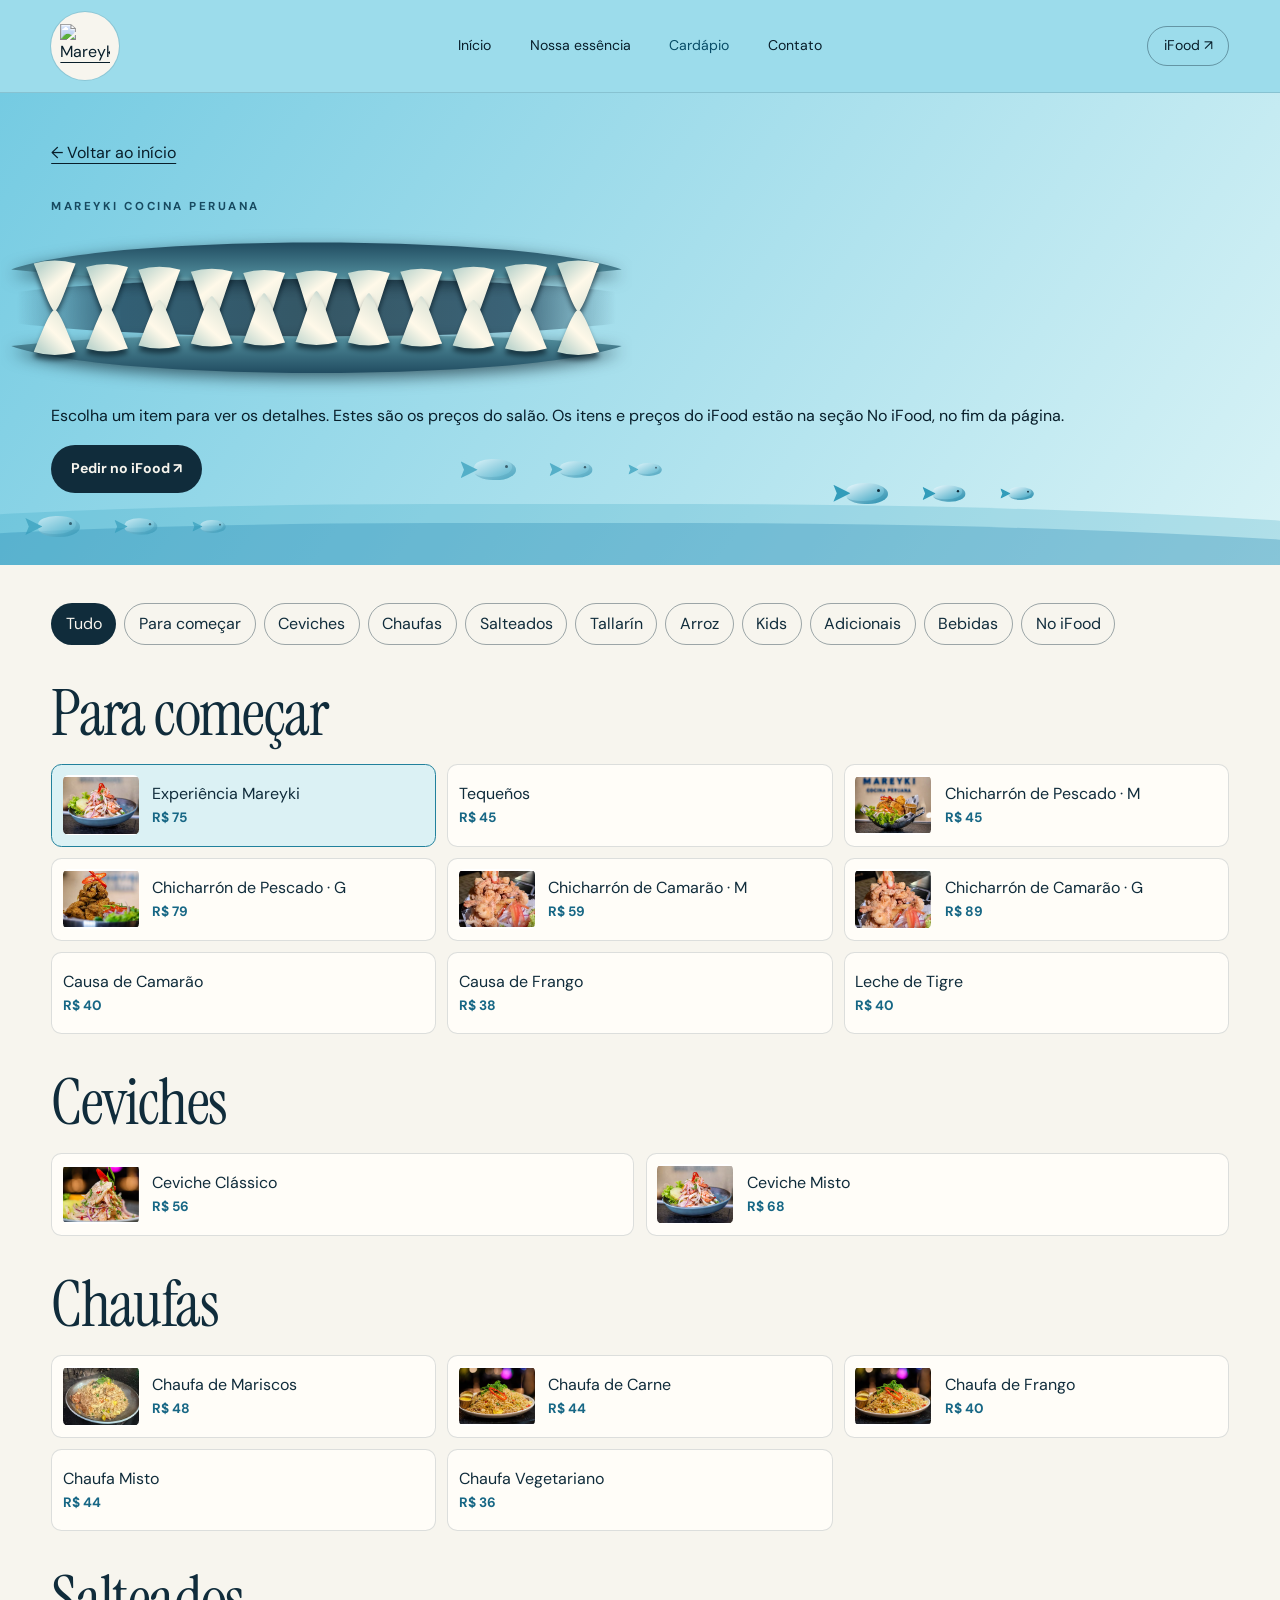
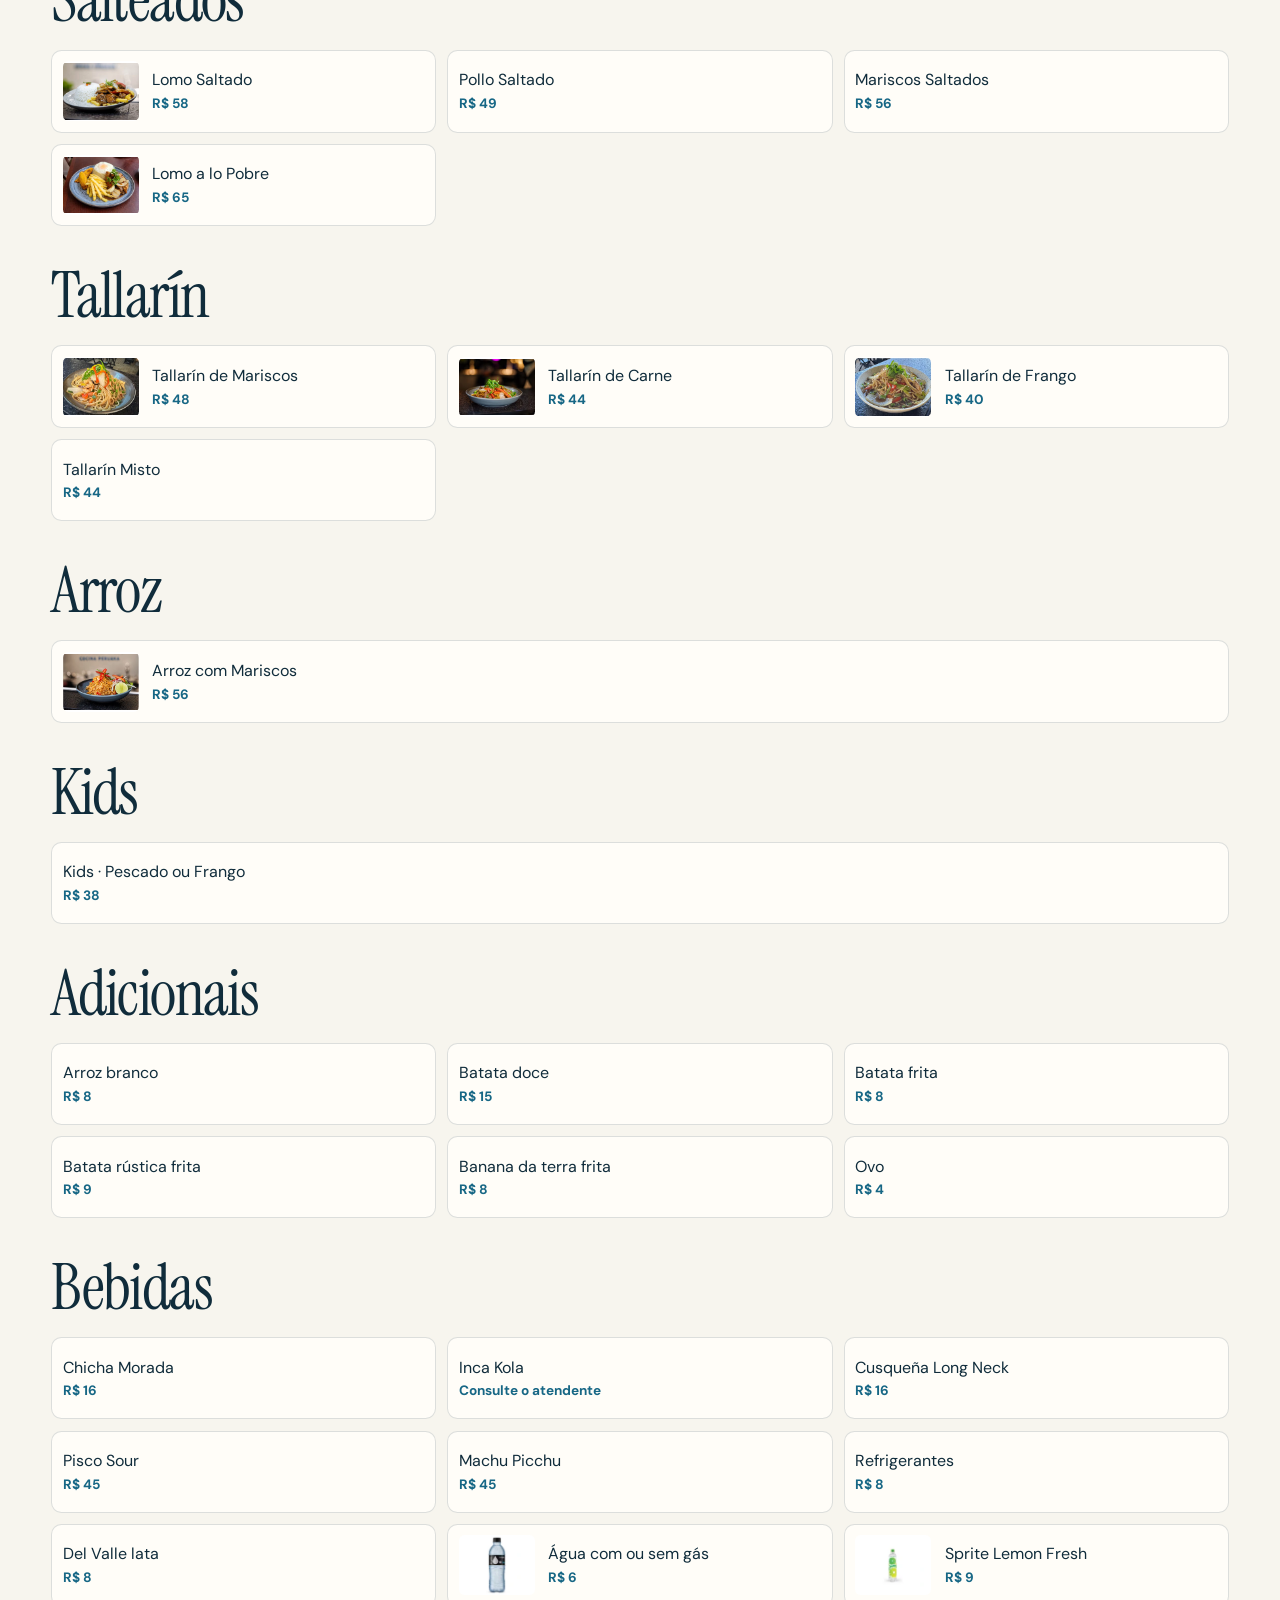
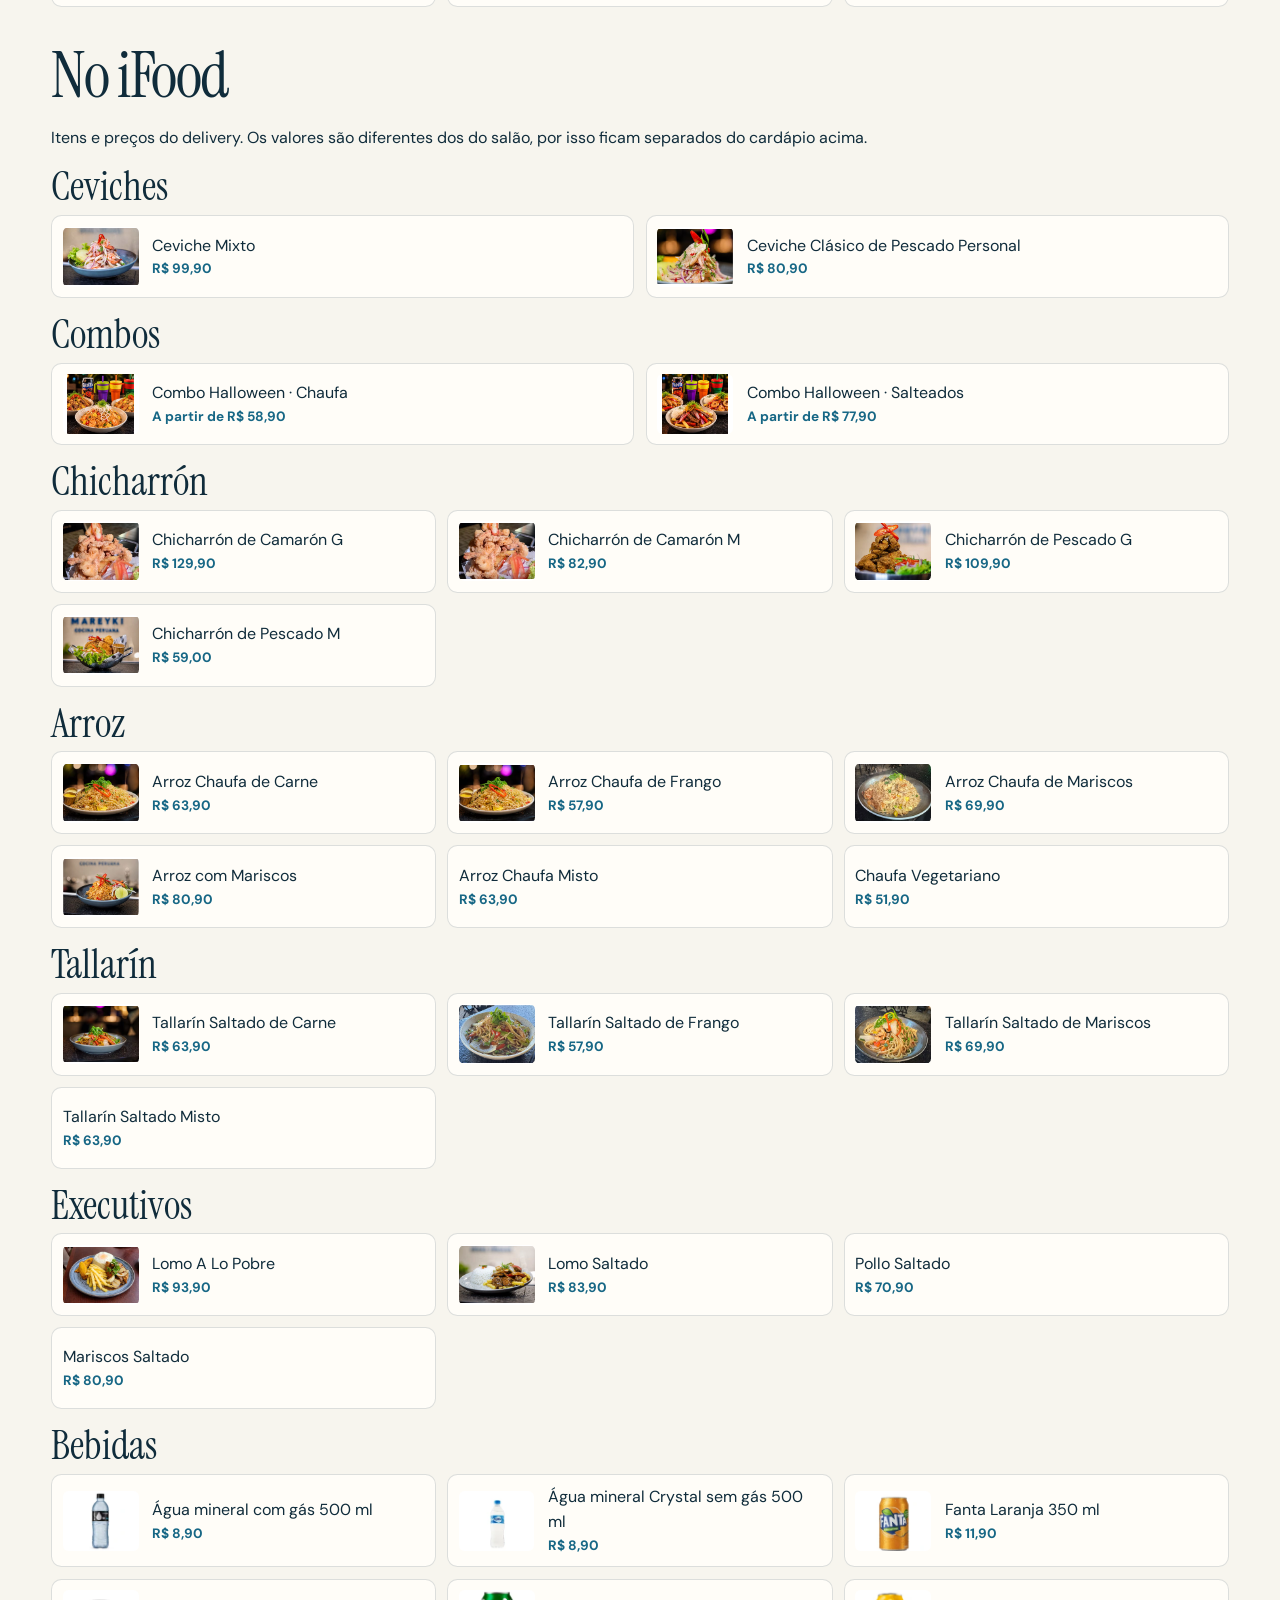
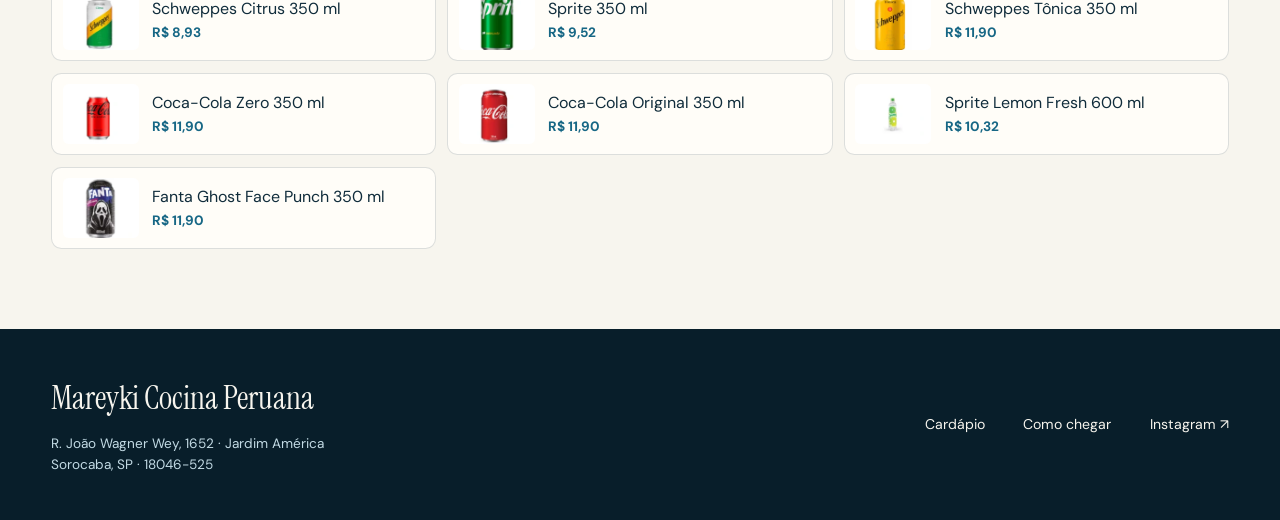
==== commit 5dc2f02d: "Update cardapio.html" ====
--- a/cardapio.html
+++ b/cardapio.html
@@ -1,26 +1,4 @@
 <!doctype html>
-<html lang="pt-BR">
-  <head>
-    <meta charset="utf-8" />
-    <meta name="viewport" content="width=device-width,initial-scale=1" />
-    <title>Cardápio · Mareyki</title>
-    <link rel="stylesheet" href="style.css" />
-    <script src="script.js" defer></script>
-    <script src="cardapio-animation.js" defer></script>
-  </head>
-  <body>
-    <a class="skip" href="#conteudo">Pular para o conteúdo</a>
-    <header class="header">
-      <a class="brand" href="index.html" aria-label="Mareyki, início"
-        ><img
-          src="https://mmnhykjclvgcdhcwdddx.supabase.co/storage/v1/object/public/MERAYKI%20SITE/marca.webp"
-          alt="Mareyki Cocina Peruana"
-          width="369"
-          height="333" /></a
-      ><button
-        class="nav-toggle"
-        type="button"
-        aria-expanded="false"<!doctype html>
 <html lang="pt-BR">
   <head>
     <meta charset="utf-8" />
@@ -668,678 +646,3 @@
     </footer>
   </body>
 </html>
-
-        aria-controls="navegacao"
-        hidden
-      >
-        Menu ☰
-      </button>
-      <nav id="navegacao" aria-label="Navegação principal">
-        <a href="index.html">Início</a
-        ><a href="index.html#essencia">Nossa essência</a
-        ><a href="cardapio.html" aria-current="page">Cardápio</a
-        ><a href="index.html#contato">Contato</a>
-      </nav>
-      <a
-        class="header-delivery"
-        href="https://www.ifood.com.br/delivery/sorocaba-sp/mareyki-cocina-peruana-jardim-america/1b4f0615-d231-4bf4-acd9-18a382910767"
-        target="_blank"
-        rel="noopener noreferrer"
-        >iFood ↗</a
-      >
-    </header>
-    <main id="conteudo">
-      <section class="menu-hero">
-        <div class="menu-sea" aria-hidden="true">
-          <div class="menu-wave"></div>
-          <div class="menu-wave"></div>
-          <div class="menu-fish school-0"><i></i><i></i><i></i></div>
-          <div class="menu-fish school-1"><i></i><i></i><i></i></div>
-          <div class="menu-fish school-2"><i></i><i></i><i></i></div>
-        </div>
-        <div class="wrap">
-          <a href="index.html">← Voltar ao início</a>
-          <p class="eyebrow">Mareyki Cocina Peruana</p>
-          <h1 id="mareyki-teeth" aria-label="Cardápio">
-            <span class="teeth-title-text" aria-hidden="true">Cardápio.</span
-            ><canvas aria-hidden="true"></canvas>
-          </h1>
-          <p>
-            Escolha um item para ver os detalhes. Preços e disponibilidade podem
-            variar no iFood.
-          </p>
-          <a
-            class="button dark"
-            href="https://www.ifood.com.br/delivery/sorocaba-sp/mareyki-cocina-peruana-jardim-america/1b4f0615-d231-4bf4-acd9-18a382910767"
-            target="_blank"
-            rel="noopener noreferrer"
-            >Pedir no iFood ↗</a
-          >
-        </div>
-      </section>
-      <div class="wrap menu-catalog">
-        <div class="filters" role="group" aria-label="Categorias">
-          <button type="button" data-menu-filter="Tudo" aria-pressed="true">
-            Tudo</button
-          ><button
-            type="button"
-            data-menu-filter="Ceviches"
-            aria-pressed="false"
-          >
-            Ceviches</button
-          ><button type="button" data-menu-filter="Combos" aria-pressed="false">
-            Combos</button
-          ><button
-            type="button"
-            data-menu-filter="Chicharrón"
-            aria-pressed="false"
-          >
-            Chicharrón</button
-          ><button type="button" data-menu-filter="Arroz" aria-pressed="false">
-            Arroz</button
-          ><button
-            type="button"
-            data-menu-filter="Tallarín"
-            aria-pressed="false"
-          >
-            Tallarín</button
-          ><button
-            type="button"
-            data-menu-filter="Executivos"
-            aria-pressed="false"
-          >
-            Executivos</button
-          ><button
-            type="button"
-            data-menu-filter="Bebidas"
-            aria-pressed="false"
-          >
-            Bebidas
-          </button>
-        </div>
-        <dialog class="dish-stage" id="prato" aria-labelledby="dish-name">
-          <form method="dialog">
-            <button class="dish-close" autofocus aria-label="Fechar detalhes">
-              ×
-            </button>
-          </form>
-          <div class="dish-detail">
-            <div class="dish-visual">
-              <img
-                src="https://mmnhykjclvgcdhcwdddx.supabase.co/storage/v1/object/public/MERAYKI%20SITE/0.webp"
-                alt="Ceviche Mixto"
-              />
-            </div>
-            <div class="dish-copy">
-              <p class="eyebrow">Detalhes do cardápio</p>
-              <h2 id="dish-name">Ceviche Mixto</h2>
-              <p class="dish-description">
-                Peixe fresco do dia, camarão e lula marinados em limão, pimenta
-                e coentro, com milho tostado.
-              </p>
-              <strong class="dish-price">R$ 99,90</strong>
-              <p>
-                <a
-                  class="button"
-                  href="https://www.ifood.com.br/delivery/sorocaba-sp/mareyki-cocina-peruana-jardim-america/1b4f0615-d231-4bf4-acd9-18a382910767"
-                  target="_blank"
-                  rel="noopener noreferrer"
-                  >Ver no iFood ↗</a
-                >
-              </p>
-            </div>
-          </div>
-          <div class="dish-controls">
-            <button type="button" data-step="-1" aria-label="Item anterior">
-              ←</button
-            ><span class="dish-count" aria-live="polite"></span
-            ><button type="button" data-step="1" aria-label="Próximo item">
-              →
-            </button>
-          </div>
-        </dialog>
-        <section data-menu-category="Ceviches">
-          <h2>Ceviches</h2>
-          <div class="dish-list">
-            <button
-              class="dish-choice"
-              type="button"
-              aria-haspopup="dialog"
-              aria-controls="prato"
-              aria-pressed="false"
-              data-image="https://mmnhykjclvgcdhcwdddx.supabase.co/storage/v1/object/public/MERAYKI%20SITE/0.webp"
-              data-description="Peixe fresco do dia, camarão e lula marinados em limão, pimenta e coentro, com milho tostado."
-            >
-              <img
-                src="https://mmnhykjclvgcdhcwdddx.supabase.co/storage/v1/object/public/MERAYKI%20SITE/0.webp"
-                alt=""
-                loading="lazy"
-              /><span>Ceviche Mixto<strong>R$ 99,90</strong></span></button
-            ><button
-              class="dish-choice"
-              type="button"
-              aria-haspopup="dialog"
-              aria-controls="prato"
-              aria-pressed="false"
-              data-image="https://mmnhykjclvgcdhcwdddx.supabase.co/storage/v1/object/public/MERAYKI%20SITE/1.webp"
-              data-description="Peixe fresco do dia marinado em limão, pimenta e coentro, com milho tostado."
-            >
-              <img
-                src="https://mmnhykjclvgcdhcwdddx.supabase.co/storage/v1/object/public/MERAYKI%20SITE/1.webp"
-                alt=""
-                loading="lazy"
-              /><span
-                >Ceviche Clásico de Pescado Personal<strong
-                  >R$ 80,90</strong
-                ></span
-              >
-            </button>
-          </div>
-        </section>
-        <section data-menu-category="Combos">
-          <h2>Combos</h2>
-          <div class="dish-list">
-            <button
-              class="dish-choice"
-              type="button"
-              aria-haspopup="dialog"
-              aria-controls="prato"
-              aria-pressed="false"
-              data-image="https://mmnhykjclvgcdhcwdddx.supabase.co/storage/v1/object/public/MERAYKI%20SITE/2.webp"
-              data-description="Fanta 350 ml à escolha e copo colecionável de brinde. Consulte disponibilidade."
-            >
-              <img
-                src="https://mmnhykjclvgcdhcwdddx.supabase.co/storage/v1/object/public/MERAYKI%20SITE/2.webp"
-                alt=""
-                loading="lazy"
-              /><span
-                >Combo Halloween · Chaufa<strong
-                  >A partir de R$ 58,90</strong
-                ></span
-              ></button
-            ><button
-              class="dish-choice"
-              type="button"
-              aria-haspopup="dialog"
-              aria-controls="prato"
-              aria-pressed="false"
-              data-image="https://mmnhykjclvgcdhcwdddx.supabase.co/storage/v1/object/public/MERAYKI%20SITE/3.webp"
-              data-description="Fanta 350 ml à escolha e copo colecionável de brinde. Consulte disponibilidade."
-            >
-              <img
-                src="https://mmnhykjclvgcdhcwdddx.supabase.co/storage/v1/object/public/MERAYKI%20SITE/3.webp"
-                alt=""
-                loading="lazy"
-              /><span
-                >Combo Halloween · Salteados<strong
-                  >A partir de R$ 77,90</strong
-                ></span
-              >
-            </button>
-          </div>
-        </section>
-        <section data-menu-category="Chicharrón">
-          <h2>Chicharrón</h2>
-          <div class="dish-list">
-            <button
-              class="dish-choice"
-              type="button"
-              aria-haspopup="dialog"
-              aria-controls="prato"
-              aria-pressed="false"
-              data-image="https://mmnhykjclvgcdhcwdddx.supabase.co/storage/v1/object/public/MERAYKI%20SITE/4.webp"
-              data-description="Camarão frito com molho da casa."
-            >
-              <img
-                src="https://mmnhykjclvgcdhcwdddx.supabase.co/storage/v1/object/public/MERAYKI%20SITE/4.webp"
-                alt=""
-                loading="lazy"
-              /><span
-                >Chicharrón de Camarón G<strong>R$ 129,90</strong></span
-              ></button
-            ><button
-              class="dish-choice"
-              type="button"
-              aria-haspopup="dialog"
-              aria-controls="prato"
-              aria-pressed="false"
-              data-image="https://mmnhykjclvgcdhcwdddx.supabase.co/storage/v1/object/public/MERAYKI%20SITE/5.webp"
-              data-description="Camarão frito com molho da casa."
-            >
-              <img
-                src="https://mmnhykjclvgcdhcwdddx.supabase.co/storage/v1/object/public/MERAYKI%20SITE/5.webp"
-                alt=""
-                loading="lazy"
-              /><span
-                >Chicharrón de Camarón M<strong>R$ 82,90</strong></span
-              ></button
-            ><button
-              class="dish-choice"
-              type="button"
-              aria-haspopup="dialog"
-              aria-controls="prato"
-              aria-pressed="false"
-              data-image="https://mmnhykjclvgcdhcwdddx.supabase.co/storage/v1/object/public/MERAYKI%20SITE/6.webp"
-              data-description="Peixe fresco do dia frito com molho da casa."
-            >
-              <img
-                src="https://mmnhykjclvgcdhcwdddx.supabase.co/storage/v1/object/public/MERAYKI%20SITE/6.webp"
-                alt=""
-                loading="lazy"
-              /><span
-                >Chicharrón de Pescado G<strong>R$ 109,90</strong></span
-              ></button
-            ><button
-              class="dish-choice"
-              type="button"
-              aria-haspopup="dialog"
-              aria-controls="prato"
-              aria-pressed="false"
-              data-image="https://mmnhykjclvgcdhcwdddx.supabase.co/storage/v1/object/public/MERAYKI%20SITE/7.webp"
-              data-description="Peixe fresco do dia frito com molho da casa."
-            >
-              <img
-                src="https://mmnhykjclvgcdhcwdddx.supabase.co/storage/v1/object/public/MERAYKI%20SITE/7.webp"
-                alt=""
-                loading="lazy"
-              /><span>Chicharrón de Pescado M<strong>R$ 59,00</strong></span>
-            </button>
-          </div>
-        </section>
-        <section data-menu-category="Arroz">
-          <h2>Arroz</h2>
-          <div class="dish-list">
-            <button
-              class="dish-choice"
-              type="button"
-              aria-haspopup="dialog"
-              aria-controls="prato"
-              aria-pressed="false"
-              data-image="https://mmnhykjclvgcdhcwdddx.supabase.co/storage/v1/object/public/MERAYKI%20SITE/8.webp"
-              data-description=""
-            >
-              <img
-                src="https://mmnhykjclvgcdhcwdddx.supabase.co/storage/v1/object/public/MERAYKI%20SITE/8.webp"
-                alt=""
-                loading="lazy"
-              /><span
-                >Arroz Chaufa de Carne<strong>R$ 63,90</strong></span
-              ></button
-            ><button
-              class="dish-choice"
-              type="button"
-              aria-haspopup="dialog"
-              aria-controls="prato"
-              aria-pressed="false"
-              data-image="https://mmnhykjclvgcdhcwdddx.supabase.co/storage/v1/object/public/MERAYKI%20SITE/9.webp"
-              data-description=""
-            >
-              <img
-                src="https://mmnhykjclvgcdhcwdddx.supabase.co/storage/v1/object/public/MERAYKI%20SITE/9.webp"
-                alt=""
-                loading="lazy"
-              /><span
-                >Arroz Chaufa de Frango<strong>R$ 57,90</strong></span
-              ></button
-            ><button
-              class="dish-choice"
-              type="button"
-              aria-haspopup="dialog"
-              aria-controls="prato"
-              aria-pressed="false"
-              data-image="https://mmnhykjclvgcdhcwdddx.supabase.co/storage/v1/object/public/MERAYKI%20SITE/10.webp"
-              data-description=""
-            >
-              <img
-                src="https://mmnhykjclvgcdhcwdddx.supabase.co/storage/v1/object/public/MERAYKI%20SITE/10.webp"
-                alt=""
-                loading="lazy"
-              /><span
-                >Arroz Chaufa de Mariscos<strong>R$ 69,90</strong></span
-              ></button
-            ><button
-              class="dish-choice"
-              type="button"
-              aria-haspopup="dialog"
-              aria-controls="prato"
-              aria-pressed="false"
-              data-image="https://mmnhykjclvgcdhcwdddx.supabase.co/storage/v1/object/public/MERAYKI%20SITE/11.webp"
-              data-description="Arroz cremoso com frutos do mar, cebola crocante, coentro, páprica, ervilhas e um toque de leite de tigre, acompanhado de salada."
-            >
-              <img
-                src="https://mmnhykjclvgcdhcwdddx.supabase.co/storage/v1/object/public/MERAYKI%20SITE/11.webp"
-                alt=""
-                loading="lazy"
-              /><span>Arroz com Mariscos<strong>R$ 80,90</strong></span></button
-            ><button
-              class="dish-choice"
-              type="button"
-              aria-haspopup="dialog"
-              aria-controls="prato"
-              aria-pressed="false"
-              data-image=""
-              data-description=""
-            >
-              <span>Arroz Chaufa Misto<strong>R$ 63,90</strong></span></button
-            ><button
-              class="dish-choice"
-              type="button"
-              aria-haspopup="dialog"
-              aria-controls="prato"
-              aria-pressed="false"
-              data-image=""
-              data-description=""
-            >
-              <span>Chaufa Vegetariano<strong>R$ 51,90</strong></span>
-            </button>
-          </div>
-        </section>
-        <section data-menu-category="Tallarín">
-          <h2>Tallarín</h2>
-          <div class="dish-list">
-            <button
-              class="dish-choice"
-              type="button"
-              aria-haspopup="dialog"
-              aria-controls="prato"
-              aria-pressed="false"
-              data-image="https://mmnhykjclvgcdhcwdddx.supabase.co/storage/v1/object/public/MERAYKI%20SITE/14.webp"
-              data-description="Macarrão com carne ao molho de soja, com pimentão, cebolinha e tomate."
-            >
-              <img
-                src="https://mmnhykjclvgcdhcwdddx.supabase.co/storage/v1/object/public/MERAYKI%20SITE/14.webp"
-                alt=""
-                loading="lazy"
-              /><span
-                >Tallarín Saltado de Carne<strong>R$ 63,90</strong></span
-              ></button
-            ><button
-              class="dish-choice"
-              type="button"
-              aria-haspopup="dialog"
-              aria-controls="prato"
-              aria-pressed="false"
-              data-image="https://mmnhykjclvgcdhcwdddx.supabase.co/storage/v1/object/public/MERAYKI%20SITE/15.webp"
-              data-description="Macarrão com frango ao molho de soja, com pimentão, cebolinha e tomate."
-            >
-              <img
-                src="https://mmnhykjclvgcdhcwdddx.supabase.co/storage/v1/object/public/MERAYKI%20SITE/15.webp"
-                alt=""
-                loading="lazy"
-              /><span
-                >Tallarín Saltado de Frango<strong>R$ 57,90</strong></span
-              ></button
-            ><button
-              class="dish-choice"
-              type="button"
-              aria-haspopup="dialog"
-              aria-controls="prato"
-              aria-pressed="false"
-              data-image="https://mmnhykjclvgcdhcwdddx.supabase.co/storage/v1/object/public/MERAYKI%20SITE/16.webp"
-              data-description="Macarrão com frutos do mar ao molho de soja, com pimentão, cebolinha e tomate."
-            >
-              <img
-                src="https://mmnhykjclvgcdhcwdddx.supabase.co/storage/v1/object/public/MERAYKI%20SITE/16.webp"
-                alt=""
-                loading="lazy"
-              /><span
-                >Tallarín Saltado de Mariscos<strong>R$ 69,90</strong></span
-              ></button
-            ><button
-              class="dish-choice"
-              type="button"
-              aria-haspopup="dialog"
-              aria-controls="prato"
-              aria-pressed="false"
-              data-image=""
-              data-description="Macarrão com carne e frango ao molho de soja, com pimentão, cebolinha e tomate."
-            >
-              <span>Tallarín Saltado Misto<strong>R$ 63,90</strong></span>
-            </button>
-          </div>
-        </section>
-        <section data-menu-category="Executivos">
-          <h2>Executivos</h2>
-          <div class="dish-list">
-            <button
-              class="dish-choice"
-              type="button"
-              aria-haspopup="dialog"
-              aria-controls="prato"
-              aria-pressed="false"
-              data-image="https://mmnhykjclvgcdhcwdddx.supabase.co/storage/v1/object/public/MERAYKI%20SITE/18.webp"
-              data-description="Filé mignon salteado com cebola e tomate, acompanhado de arroz, batata, ovo frito e banana."
-            >
-              <img
-                src="https://mmnhykjclvgcdhcwdddx.supabase.co/storage/v1/object/public/MERAYKI%20SITE/18.webp"
-                alt=""
-                loading="lazy"
-              /><span>Lomo A Lo Pobre<strong>R$ 93,90</strong></span></button
-            ><button
-              class="dish-choice"
-              type="button"
-              aria-haspopup="dialog"
-              aria-controls="prato"
-              aria-pressed="false"
-              data-image="https://mmnhykjclvgcdhcwdddx.supabase.co/storage/v1/object/public/MERAYKI%20SITE/19.webp"
-              data-description="Filé mignon salteado na wok com cebola e tomate, acompanhado de batatas douradas."
-            >
-              <img
-                src="https://mmnhykjclvgcdhcwdddx.supabase.co/storage/v1/object/public/MERAYKI%20SITE/19.webp"
-                alt=""
-                loading="lazy"
-              /><span>Lomo Saltado<strong>R$ 83,90</strong></span></button
-            ><button
-              class="dish-choice"
-              type="button"
-              aria-haspopup="dialog"
-              aria-controls="prato"
-              aria-pressed="false"
-              data-image=""
-              data-description=""
-            >
-              <span>Pollo Saltado<strong>R$ 70,90</strong></span></button
-            ><button
-              class="dish-choice"
-              type="button"
-              aria-haspopup="dialog"
-              aria-controls="prato"
-              aria-pressed="false"
-              data-image=""
-              data-description=""
-            >
-              <span>Mariscos Saltado<strong>R$ 80,90</strong></span>
-            </button>
-          </div>
-        </section>
-        <section data-menu-category="Bebidas">
-          <h2>Bebidas</h2>
-          <div class="dish-list">
-            <button
-              class="dish-choice"
-              type="button"
-              aria-haspopup="dialog"
-              aria-controls="prato"
-              aria-pressed="false"
-              data-image="https://mmnhykjclvgcdhcwdddx.supabase.co/storage/v1/object/public/MERAYKI%20SITE/22.webp"
-              data-description=""
-            >
-              <img
-                src="https://mmnhykjclvgcdhcwdddx.supabase.co/storage/v1/object/public/MERAYKI%20SITE/22.webp"
-                alt=""
-                loading="lazy"
-              /><span
-                >Água mineral com gás 500 ml<strong>R$ 8,90</strong></span
-              ></button
-            ><button
-              class="dish-choice"
-              type="button"
-              aria-haspopup="dialog"
-              aria-controls="prato"
-              aria-pressed="false"
-              data-image="https://mmnhykjclvgcdhcwdddx.supabase.co/storage/v1/object/public/MERAYKI%20SITE/23.webp"
-              data-description=""
-            >
-              <img
-                src="https://mmnhykjclvgcdhcwdddx.supabase.co/storage/v1/object/public/MERAYKI%20SITE/23.webp"
-                alt=""
-                loading="lazy"
-              /><span
-                >Água mineral Crystal sem gás 500 ml<strong
-                  >R$ 8,90</strong
-                ></span
-              ></button
-            ><button
-              class="dish-choice"
-              type="button"
-              aria-haspopup="dialog"
-              aria-controls="prato"
-              aria-pressed="false"
-              data-image="https://mmnhykjclvgcdhcwdddx.supabase.co/storage/v1/object/public/MERAYKI%20SITE/24.webp"
-              data-description=""
-            >
-              <img
-                src="https://mmnhykjclvgcdhcwdddx.supabase.co/storage/v1/object/public/MERAYKI%20SITE/24.webp"
-                alt=""
-                loading="lazy"
-              /><span
-                >Fanta Laranja 350 ml<strong>R$ 11,90</strong></span
-              ></button
-            ><button
-              class="dish-choice"
-              type="button"
-              aria-haspopup="dialog"
-              aria-controls="prato"
-              aria-pressed="false"
-              data-image="https://mmnhykjclvgcdhcwdddx.supabase.co/storage/v1/object/public/MERAYKI%20SITE/25.webp"
-              data-description=""
-            >
-              <img
-                src="https://mmnhykjclvgcdhcwdddx.supabase.co/storage/v1/object/public/MERAYKI%20SITE/25.webp"
-                alt=""
-                loading="lazy"
-              /><span
-                >Schweppes Citrus 350 ml<strong>R$ 8,93</strong></span
-              ></button
-            ><button
-              class="dish-choice"
-              type="button"
-              aria-haspopup="dialog"
-              aria-controls="prato"
-              aria-pressed="false"
-              data-image="https://mmnhykjclvgcdhcwdddx.supabase.co/storage/v1/object/public/MERAYKI%20SITE/26.webp"
-              data-description=""
-            >
-              <img
-                src="https://mmnhykjclvgcdhcwdddx.supabase.co/storage/v1/object/public/MERAYKI%20SITE/26.webp"
-                alt=""
-                loading="lazy"
-              /><span>Sprite 350 ml<strong>R$ 9,52</strong></span></button
-            ><button
-              class="dish-choice"
-              type="button"
-              aria-haspopup="dialog"
-              aria-controls="prato"
-              aria-pressed="false"
-              data-image="https://mmnhykjclvgcdhcwdddx.supabase.co/storage/v1/object/public/MERAYKI%20SITE/27.webp"
-              data-description=""
-            >
-              <img
-                src="https://mmnhykjclvgcdhcwdddx.supabase.co/storage/v1/object/public/MERAYKI%20SITE/27.webp"
-                alt=""
-                loading="lazy"
-              /><span
-                >Schweppes Tônica 350 ml<strong>R$ 11,90</strong></span
-              ></button
-            ><button
-              class="dish-choice"
-              type="button"
-              aria-haspopup="dialog"
-              aria-controls="prato"
-              aria-pressed="false"
-              data-image="https://mmnhykjclvgcdhcwdddx.supabase.co/storage/v1/object/public/MERAYKI%20SITE/28.webp"
-              data-description=""
-            >
-              <img
-                src="https://mmnhykjclvgcdhcwdddx.supabase.co/storage/v1/object/public/MERAYKI%20SITE/28.webp"
-                alt=""
-                loading="lazy"
-              /><span
-                >Coca-Cola Zero 350 ml<strong>R$ 11,90</strong></span
-              ></button
-            ><button
-              class="dish-choice"
-              type="button"
-              aria-haspopup="dialog"
-              aria-controls="prato"
-              aria-pressed="false"
-              data-image="https://mmnhykjclvgcdhcwdddx.supabase.co/storage/v1/object/public/MERAYKI%20SITE/29.webp"
-              data-description=""
-            >
-              <img
-                src="https://mmnhykjclvgcdhcwdddx.supabase.co/storage/v1/object/public/MERAYKI%20SITE/29.webp"
-                alt=""
-                loading="lazy"
-              /><span
-                >Coca-Cola Original 350 ml<strong>R$ 11,90</strong></span
-              ></button
-            ><button
-              class="dish-choice"
-              type="button"
-              aria-haspopup="dialog"
-              aria-controls="prato"
-              aria-pressed="false"
-              data-image="https://mmnhykjclvgcdhcwdddx.supabase.co/storage/v1/object/public/MERAYKI%20SITE/30.webp"
-              data-description=""
-            >
-              <img
-                src="https://mmnhykjclvgcdhcwdddx.supabase.co/storage/v1/object/public/MERAYKI%20SITE/30.webp"
-                alt=""
-                loading="lazy"
-              /><span
-                >Sprite Lemon Fresh 600 ml<strong>R$ 10,32</strong></span
-              ></button
-            ><button
-              class="dish-choice"
-              type="button"
-              aria-haspopup="dialog"
-              aria-controls="prato"
-              aria-pressed="false"
-              data-image="https://mmnhykjclvgcdhcwdddx.supabase.co/storage/v1/object/public/MERAYKI%20SITE/31.webp"
-              data-description=""
-            >
-              <img
-                src="https://mmnhykjclvgcdhcwdddx.supabase.co/storage/v1/object/public/MERAYKI%20SITE/31.webp"
-                alt=""
-                loading="lazy"
-              /><span
-                >Fanta Ghost Face Punch 350 ml<strong>R$ 11,90</strong></span
-              >
-            </button>
-          </div>
-        </section>
-      </div>
-    </main>
-    <footer class="restaurant-footer">
-      <div class="wrap footer-row">
-        <div>
-          <a class="footer-brand" href="index.html">Mareyki Cocina Peruana</a>
-          <address>
-            R. João Wagner Wey, 1652 · Jardim América<br />Sorocaba, SP ·
-            18046-525
-          </address>
-        </div>
-        <nav aria-label="Rodapé">
-          <a href="cardapio.html">Cardápio</a
-          ><a href="index.html#contato">Como chegar</a
-          ><a
-            href="https://www.instagram.com/mareykicocinaperuana/"
-            target="_blank"
-            rel="noopener noreferrer"
-            >Instagram ↗</a
-          >
-        </nav>
-      </div>
-    </footer>
-  </body>
-</html>
